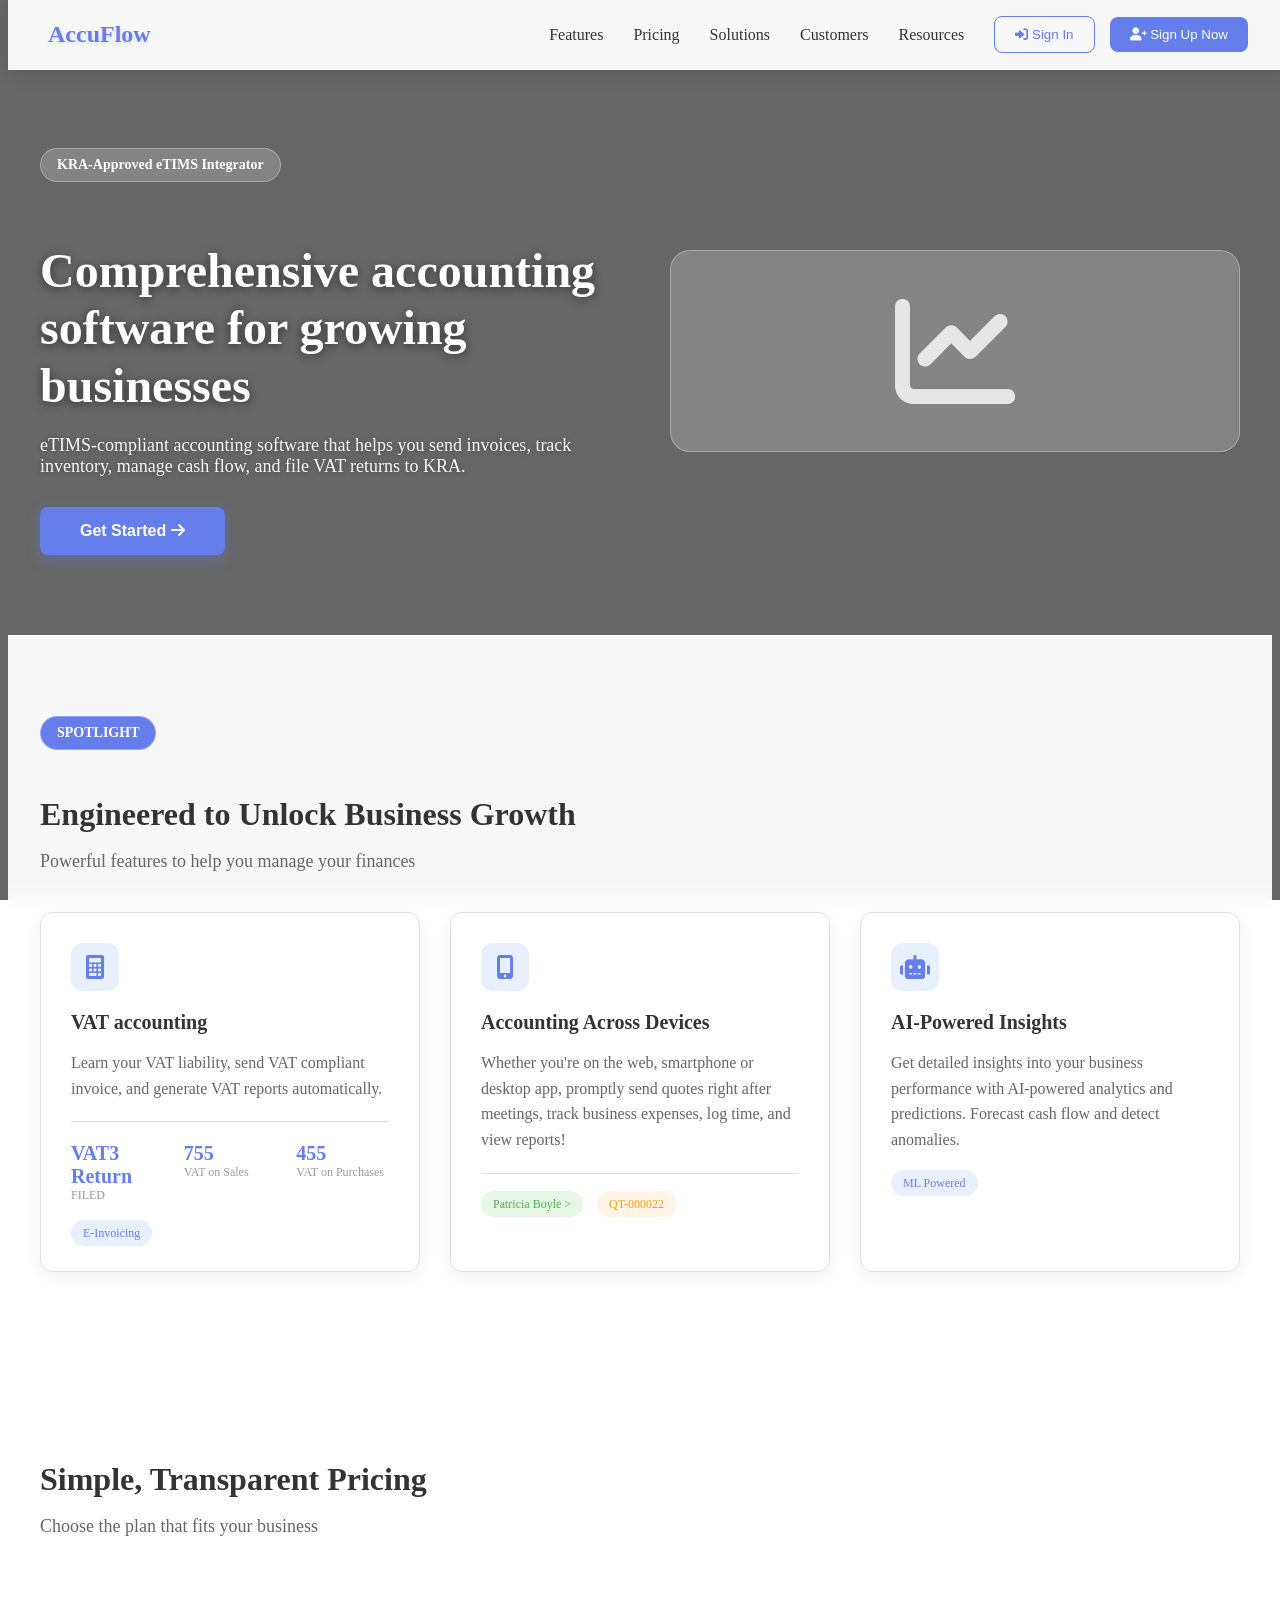
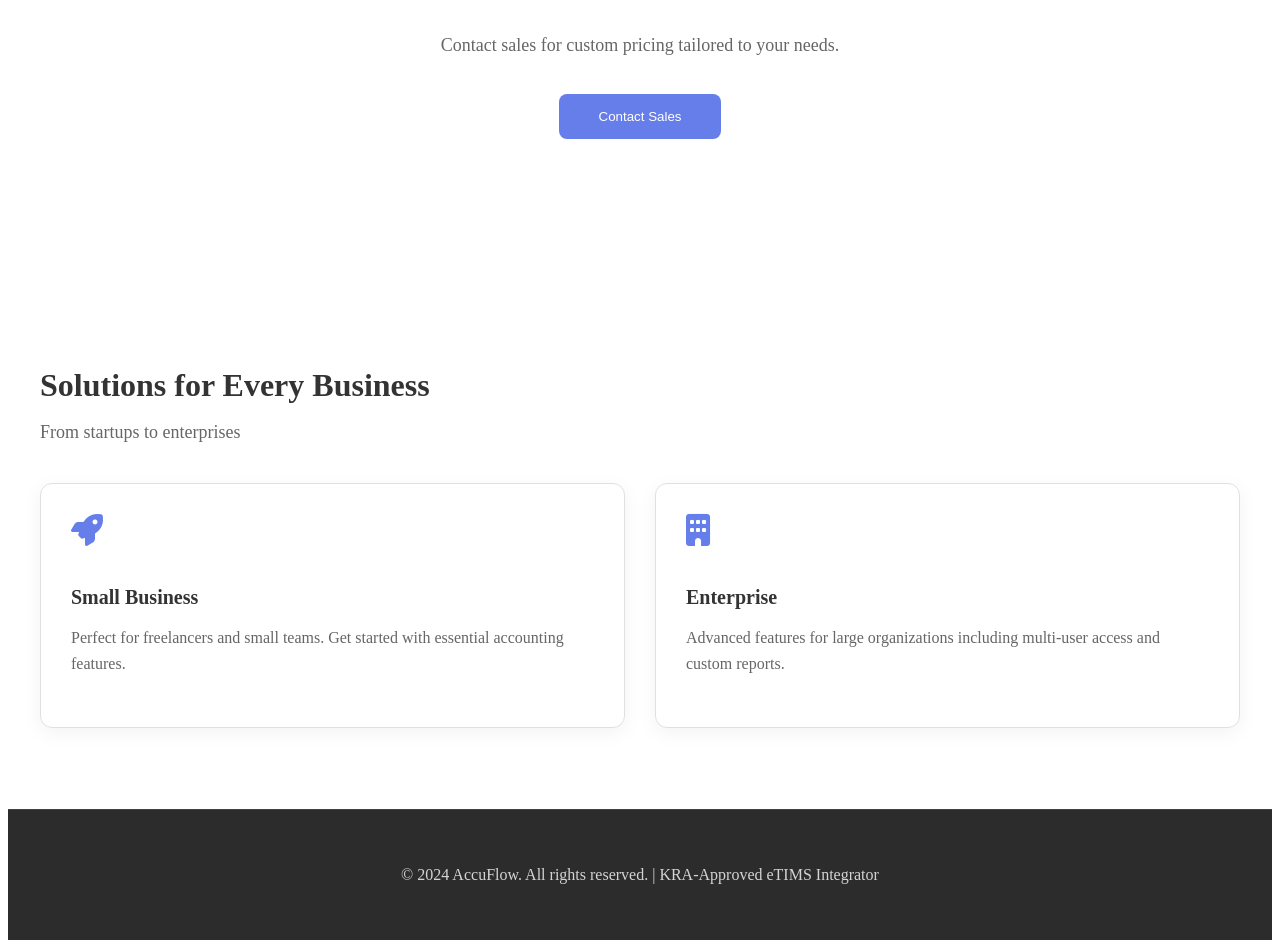
==== index.html @ f8ea64a1 "home page update" ====
<!DOCTYPE html>
<html lang="en">
<head>
    <meta charset="UTF-8">
    <meta name="viewport" content="width=device-width, initial-scale=1.0">
    <title>AccuFlow - Accounting Solutions for Growing Businesses</title>
    <link rel="stylesheet" href="assets/css/style.css">
    <link href="https://fonts.googleapis.com/css2?family=Inter:wght@400;500;600;700&display=swap" rel="stylesheet">
    <link rel="stylesheet" href="https://cdnjs.cloudflare.com/ajax/libs/font-awesome/6.0.0/css/all.min.css">
    <style>
        .landing-page {
            min-height: 100vh;
            position: relative;
            /* New background image from Bolder Group */
            background: url('https://images.pexels.com/photos/4386321/pexels-photo-4386321.jpeg') no-repeat center center fixed;
            background-size: cover;
        }
        
        /* Dark overlay to make text readable */
        .landing-page::before {
            content: '';
            position: fixed;
            top: 0;
            left: 0;
            right: 0;
            bottom: 0;
            background: rgba(0, 0, 0, 0.6); /* Darker overlay for better contrast */
            z-index: 0;
            pointer-events: none;
        }
        
        /* Make sure all content sits above the overlay */
        .navbar, .hero, .features, #pricing, #solutions, .footer {
            position: relative;
            z-index: 1;
        }
        
        /* Navbar with blur effect */
        .navbar {
            background: rgba(255, 255, 255, 0.95);
            backdrop-filter: blur(10px);
            border-bottom: 1px solid rgba(255, 255, 255, 0.2);
            padding: 16px 0;
            position: fixed;
            width: 100%;
            top: 0;
            z-index: 1000;
            box-shadow: 0 2px 20px rgba(0, 0, 0, 0.1);
        }
        
        .nav-container {
            max-width: 1200px;
            margin: 0 auto;
            padding: 0 24px;
            display: flex;
            justify-content: space-between;
            align-items: center;
        }
        
        .logo {
            font-size: 24px;
            font-weight: 700;
            color: #667eea;
            cursor: pointer;
            text-shadow: 0 2px 4px rgba(0,0,0,0.1);
        }
        
        .nav-links {
            display: flex;
            align-items: center;
            gap: 30px;
        }
        
        .nav-links a {
            text-decoration: none;
            color: #333;
            font-weight: 500;
            cursor: pointer;
            transition: color 0.2s ease;
        }
        
        .nav-links a:hover {
            color: #667eea;
        }
        
        .nav-buttons {
            display: flex;
            align-items: center;
            gap: 15px;
        }
        
        .btn-outline {
            padding: 10px 20px;
            border-radius: 8px;
            font-weight: 500;
            cursor: pointer;
            transition: all 0.3s ease;
            border: 1px solid #667eea;
            background: transparent;
            color: #667eea;
        }
        
        .btn-outline:hover {
            background: #667eea;
            color: white;
        }
        
        .btn-primary {
            padding: 10px 20px;
            border-radius: 8px;
            font-weight: 500;
            cursor: pointer;
            transition: all 0.3s ease;
            border: none;
            background: #667eea;
            color: white;
        }
        
        .btn-primary:hover {
            background: #5a67d8;
            transform: translateY(-2px);
            box-shadow: 0 10px 20px rgba(102, 126, 234, 0.3);
        }
        
        .hero {
            padding: 140px 24px 80px;
            max-width: 1200px;
            margin: 0 auto;
            display: grid;
            grid-template-columns: 1fr 1fr;
            gap: 60px;
            align-items: center;
        }
        
        .hero-content h1 {
            font-size: 48px;
            line-height: 1.2;
            margin-bottom: 20px;
            color: white;
            text-shadow: 0 2px 10px rgba(0,0,0,0.5);
        }
        
        .hero-content p {
            font-size: 18px;
            color: rgba(255,255,255,0.95);
            margin-bottom: 30px;
            text-shadow: 0 1px 5px rgba(0,0,0,0.3);
        }
        
        .hero-badge {
            background: rgba(255,255,255,0.2);
            backdrop-filter: blur(10px);
            color: white;
            padding: 8px 16px;
            border-radius: 30px;
            font-size: 14px;
            font-weight: 600;
            display: inline-block;
            margin-bottom: 20px;
            border: 1px solid rgba(255,255,255,0.3);
        }
        
        .features {
            padding: 80px 24px;
            background: rgba(255, 255, 255, 0.95);
            backdrop-filter: blur(10px);
            border-top: 1px solid rgba(255,255,255,0.2);
            border-bottom: 1px solid rgba(255,255,255,0.2);
        }
        
        .features-container {
            max-width: 1200px;
            margin: 0 auto;
        }
        
        .section-title {
            font-size: 32px;
            font-weight: 600;
            color: #333;
            margin-bottom: 10px;
        }
        
        .section-subtitle {
            color: #666;
            margin-bottom: 40px;
            font-size: 18px;
        }
        
        .feature-grid {
            display: grid;
            grid-template-columns: repeat(3, 1fr);
            gap: 30px;
        }
        
        .feature-card {
            background: white;
            border: 1px solid #e0e0e0;
            border-radius: 12px;
            padding: 30px;
            transition: all 0.3s ease;
            cursor: default;
            box-shadow: 0 5px 20px rgba(0,0,0,0.05);
        }
        
        .feature-card:hover {
            box-shadow: 0 20px 40px rgba(0,0,0,0.1);
            border-color: #667eea;
            transform: translateY(-5px);
        }
        
        .feature-icon {
            width: 48px;
            height: 48px;
            background: #e8f0fe;
            color: #667eea;
            border-radius: 12px;
            display: flex;
            align-items: center;
            justify-content: center;
            font-size: 24px;
            margin-bottom: 20px;
        }
        
        .feature-title {
            font-size: 20px;
            font-weight: 600;
            margin-bottom: 10px;
            color: #333;
        }
        
        .feature-description {
            color: #666;
            margin-bottom: 20px;
            line-height: 1.6;
        }
        
        .stats {
            display: flex;
            gap: 20px;
            padding: 20px 0;
            border-top: 1px solid #e0e0e0;
            margin-top: 20px;
        }
        
        .stat-item {
            flex: 1;
        }
        
        .stat-value {
            font-size: 20px;
            font-weight: 600;
            color: #667eea;
        }
        
        .stat-label {
            font-size: 12px;
            color: #999;
        }
        
        .cta-button {
            background: #667eea;
            color: white;
            border: none;
            padding: 15px 40px;
            border-radius: 8px;
            font-weight: 600;
            font-size: 16px;
            cursor: pointer;
            transition: all 0.3s ease;
            box-shadow: 0 4px 14px rgba(102, 126, 234, 0.4);
        }
        
        .cta-button:hover {
            background: #5a67d8;
            transform: translateY(-2px);
            box-shadow: 0 6px 20px rgba(102, 126, 234, 0.5);
        }
        
        /* Smooth scroll behavior */
        html {
            scroll-behavior: smooth;
        }
        
        /* Section padding for fixed navbar */
        #features, #pricing, #solutions, #customers, #resources {
            scroll-margin-top: 80px;
        }
        
        .footer {
            background: rgba(33, 33, 33, 0.95);
            backdrop-filter: blur(10px);
            color: white;
            padding: 40px 24px;
            text-align: center;
            border-top: 1px solid rgba(255,255,255,0.1);
        }
        
        .footer p {
            color: rgba(255,255,255,0.8);
        }
        
        /* Badge styles */
        .badge {
            padding: 6px 12px;
            border-radius: 20px;
            font-size: 12px;
            font-weight: 500;
        }
        
        .badge-info {
            background: #e8f0fe;
            color: #667eea;
        }
        
        .badge-success {
            background: #e6f7e6;
            color: #4caf50;
        }
        
        .badge-warning {
            background: #fff4e5;
            color: #f59e0b;
        }
        
        .badge-primary {
            background: #e8f0fe;
            color: #667eea;
        }
        
        /* Responsive */
        @media (max-width: 768px) {
            .hero {
                grid-template-columns: 1fr;
                text-align: center;
                padding-top: 120px;
            }
            
            .feature-grid {
                grid-template-columns: 1fr;
            }
            
            .nav-container {
                flex-direction: column;
                gap: 15px;
            }
            
            .nav-links {
                flex-wrap: wrap;
                justify-content: center;
            }
            
            .nav-buttons {
                flex-wrap: wrap;
                justify-content: center;
            }
            
            .hero-content h1 {
                font-size: 36px;
            }
        }
    </style>
</head>
<body>
    <div class="landing-page">
        <!-- Navigation with working links -->
        <nav class="navbar">
            <div class="nav-container">
                <div class="logo" onclick="window.location.href='index.html'">AccuFlow</div>
                <div class="nav-links">
                    <a href="#features">Features</a>
                    <a href="#pricing">Pricing</a>
                    <a href="#solutions">Solutions</a>
                    <a href="#customers">Customers</a>
                    <a href="#resources">Resources</a>
                    <div class="nav-buttons">
                        <button class="btn-outline" onclick="window.location.href='pages/login.html'">
                            <i class="fas fa-sign-in-alt"></i> Sign In
                        </button>
                        <button class="btn-primary" onclick="window.location.href='pages/register.html'">
                            <i class="fas fa-user-plus"></i> Sign Up Now
                        </button>
                    </div>
                </div>
            </div>
        </nav>

        <!-- Hero Section -->
        <section class="hero">
            <div class="hero-content">
                <span class="hero-badge">KRA-Approved eTIMS Integrator</span>
                <h1>Comprehensive accounting software for growing businesses</h1>
                <p>eTIMS-compliant accounting software that helps you send invoices, track inventory, manage cash flow, and file VAT returns to KRA.</p>
                <button class="cta-button" onclick="window.location.href='pages/register.html'">
                    Get Started <i class="fas fa-arrow-right"></i>
                </button>
            </div>
            <div class="hero-image">
                <div style="background: rgba(255,255,255,0.2); backdrop-filter: blur(10px); padding: 40px; border-radius: 20px; text-align: center; border: 1px solid rgba(255,255,255,0.3);">
                    <i class="fas fa-chart-line" style="font-size: 120px; color: white; opacity: 0.8;"></i>
                </div>
            </div>
        </section>

        <!-- Spotlight Section -->
        <section id="features" class="features">
            <div class="features-container">
                <span class="hero-badge" style="background: #667eea; color: white;">SPOTLIGHT</span>
                <h2 class="section-title">Engineered to Unlock Business Growth</h2>
                <p class="section-subtitle">Powerful features to help you manage your finances</p>
                
                <div class="feature-grid">
                    <!-- VAT Accounting Card -->
                    <div class="feature-card">
                        <div class="feature-icon">
                            <i class="fas fa-calculator"></i>
                        </div>
                        <h3 class="feature-title">VAT accounting</h3>
                        <p class="feature-description">Learn your VAT liability, send VAT compliant invoice, and generate VAT reports automatically.</p>
                        <div class="stats">
                            <div class="stat-item">
                                <div class="stat-value">VAT3 Return</div>
                                <div class="stat-label">FILED</div>
                            </div>
                            <div class="stat-item">
                                <div class="stat-value">755</div>
                                <div class="stat-label">VAT on Sales</div>
                            </div>
                            <div class="stat-item">
                                <div class="stat-value">455</div>
                                <div class="stat-label">VAT on Purchases</div>
                            </div>
                        </div>
                        <span class="badge badge-info">E-Invoicing</span>
                    </div>

                    <!-- Accounting Across Devices Card -->
                    <div class="feature-card">
                        <div class="feature-icon">
                            <i class="fas fa-mobile-alt"></i>
                        </div>
                        <h3 class="feature-title">Accounting Across Devices</h3>
                        <p class="feature-description">Whether you're on the web, smartphone or desktop app, promptly send quotes right after meetings, track business expenses, log time, and view reports!</p>
                        <div style="margin-top: 20px; padding-top: 20px; border-top: 1px solid #e0e0e0;">
                            <span class="badge badge-success">Patricia Boyle ></span>
                            <span class="badge badge-warning" style="margin-left: 10px;">QT-000022</span>
                        </div>
                    </div>

                    <!-- Business Intelligence Card -->
                    <div class="feature-card">
                        <div class="feature-icon">
                            <i class="fas fa-robot"></i>
                        </div>
                        <h3 class="feature-title">AI-Powered Insights</h3>
                        <p class="feature-description">Get detailed insights into your business performance with AI-powered analytics and predictions. Forecast cash flow and detect anomalies.</p>
                        <div style="margin-top: 20px;">
                            <span class="badge badge-primary">ML Powered</span>
                        </div>
                    </div>
                </div>
            </div>
        </section>

        <!-- Pricing Section -->
        <section id="pricing" class="features" style="background: rgba(255,255,255,0.98);">
            <div class="features-container">
                <h2 class="section-title">Simple, Transparent Pricing</h2>
                <p class="section-subtitle">Choose the plan that fits your business</p>
                <div style="text-align: center; padding: 40px;">
                    <p style="font-size: 18px; color: #666;">Contact sales for custom pricing tailored to your needs.</p>
                    <button class="btn-primary" style="margin-top: 20px; padding: 15px 40px;" onclick="window.location.href='pages/contact.html'">
                        Contact Sales
                    </button>
                </div>
            </div>
        </section>

        <!-- Solutions Section -->
        <section id="solutions" class="features">
            <div class="features-container">
                <h2 class="section-title">Solutions for Every Business</h2>
                <p class="section-subtitle">From startups to enterprises</p>
                <div class="feature-grid" style="grid-template-columns: repeat(2, 1fr);">
                    <div class="feature-card">
                        <i class="fas fa-rocket" style="font-size: 32px; color: #667eea; margin-bottom: 20px;"></i>
                        <h3 class="feature-title">Small Business</h3>
                        <p class="feature-description">Perfect for freelancers and small teams. Get started with essential accounting features.</p>
                    </div>
                    <div class="feature-card">
                        <i class="fas fa-building" style="font-size: 32px; color: #667eea; margin-bottom: 20px;"></i>
                        <h3 class="feature-title">Enterprise</h3>
                        <p class="feature-description">Advanced features for large organizations including multi-user access and custom reports.</p>
                    </div>
                </div>
            </div>
        </section>

        <!-- Footer -->
        <footer class="footer">
            <p>&copy; 2024 AccuFlow. All rights reserved. | KRA-Approved eTIMS Integrator</p>
        </footer>
    </div>

    <script>
        // Smooth scroll for navigation links
        document.querySelectorAll('a[href^="#"]').forEach(anchor => {
            anchor.addEventListener('click', function (e) {
                e.preventDefault();
                const target = document.querySelector(this.getAttribute('href'));
                if (target) {
                    target.scrollIntoView({
                        behavior: 'smooth',
                        block: 'start'
                    });
                }
            });
        });

        // Make logo clickable
        document.querySelector('.logo').addEventListener('click', function() {
            window.scrollTo({
                top: 0,
                behavior: 'smooth'
            });
        });
    </script>
</body>
</html>
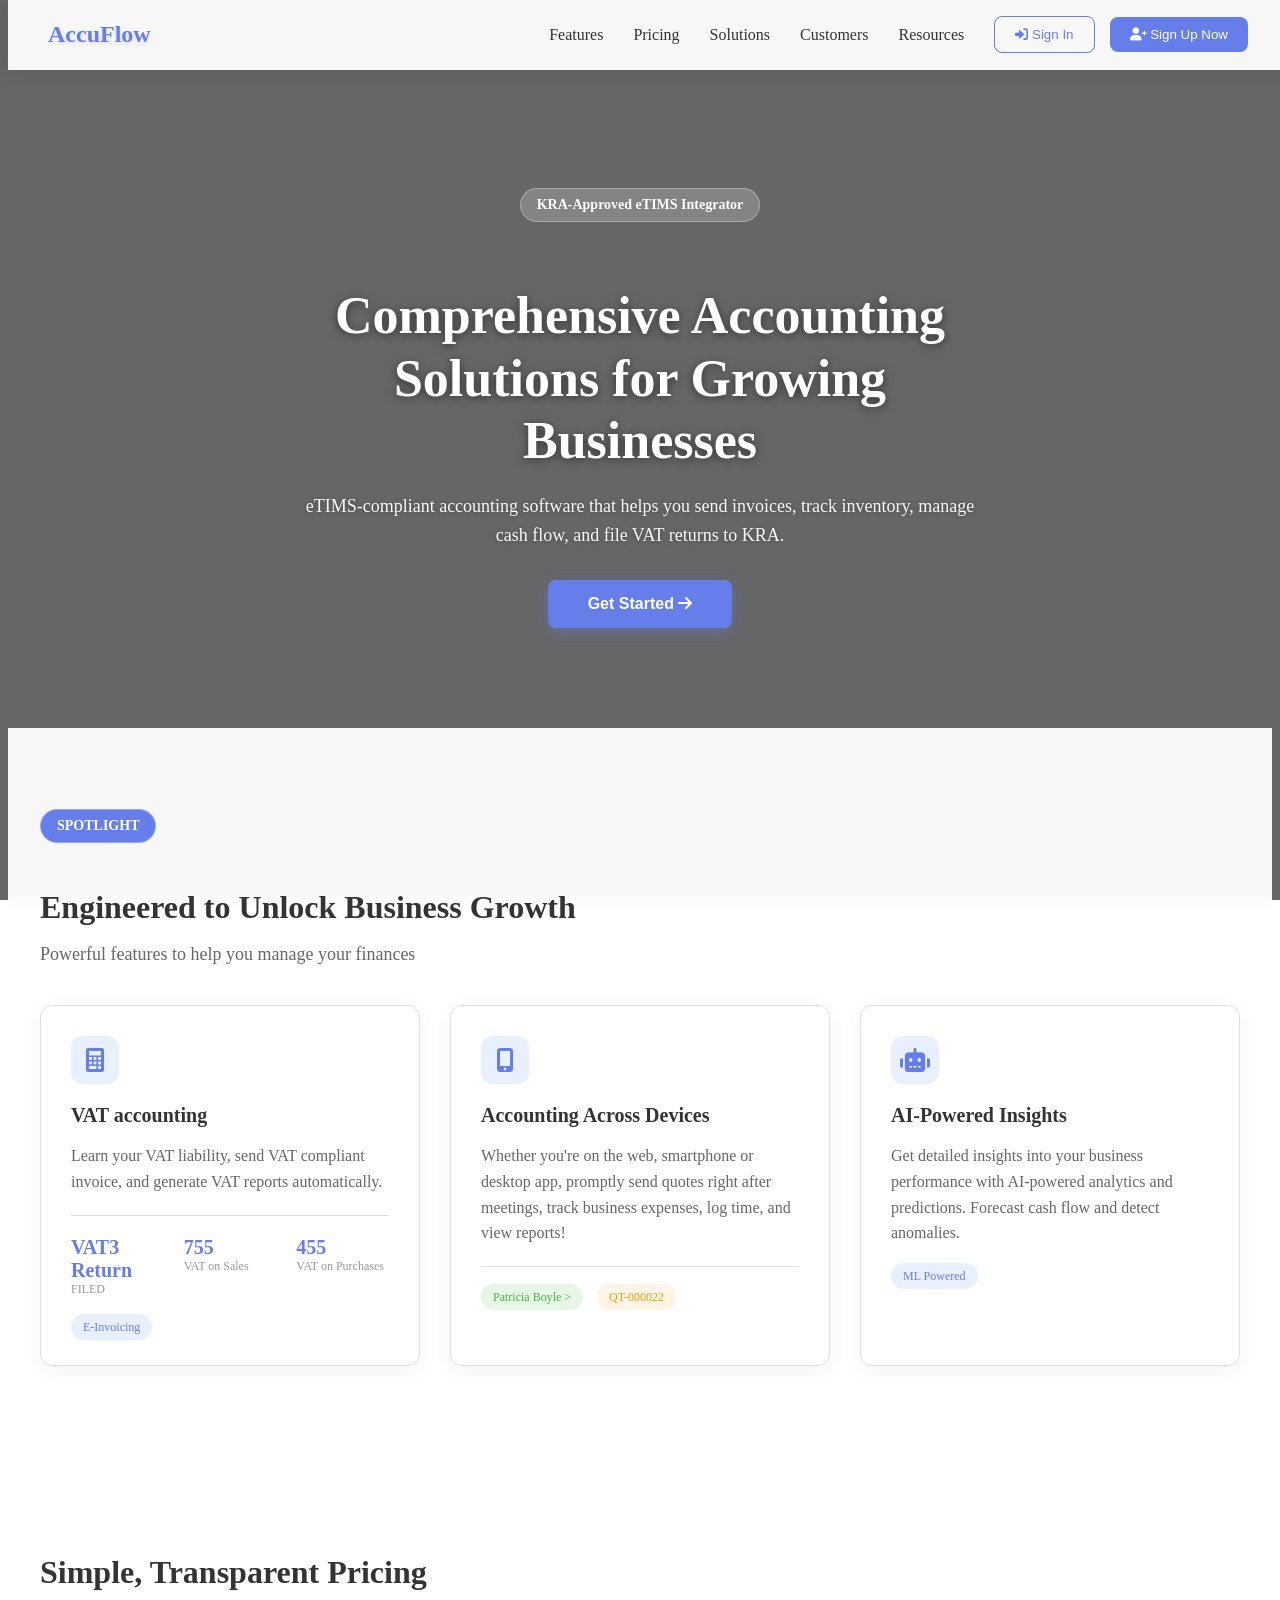
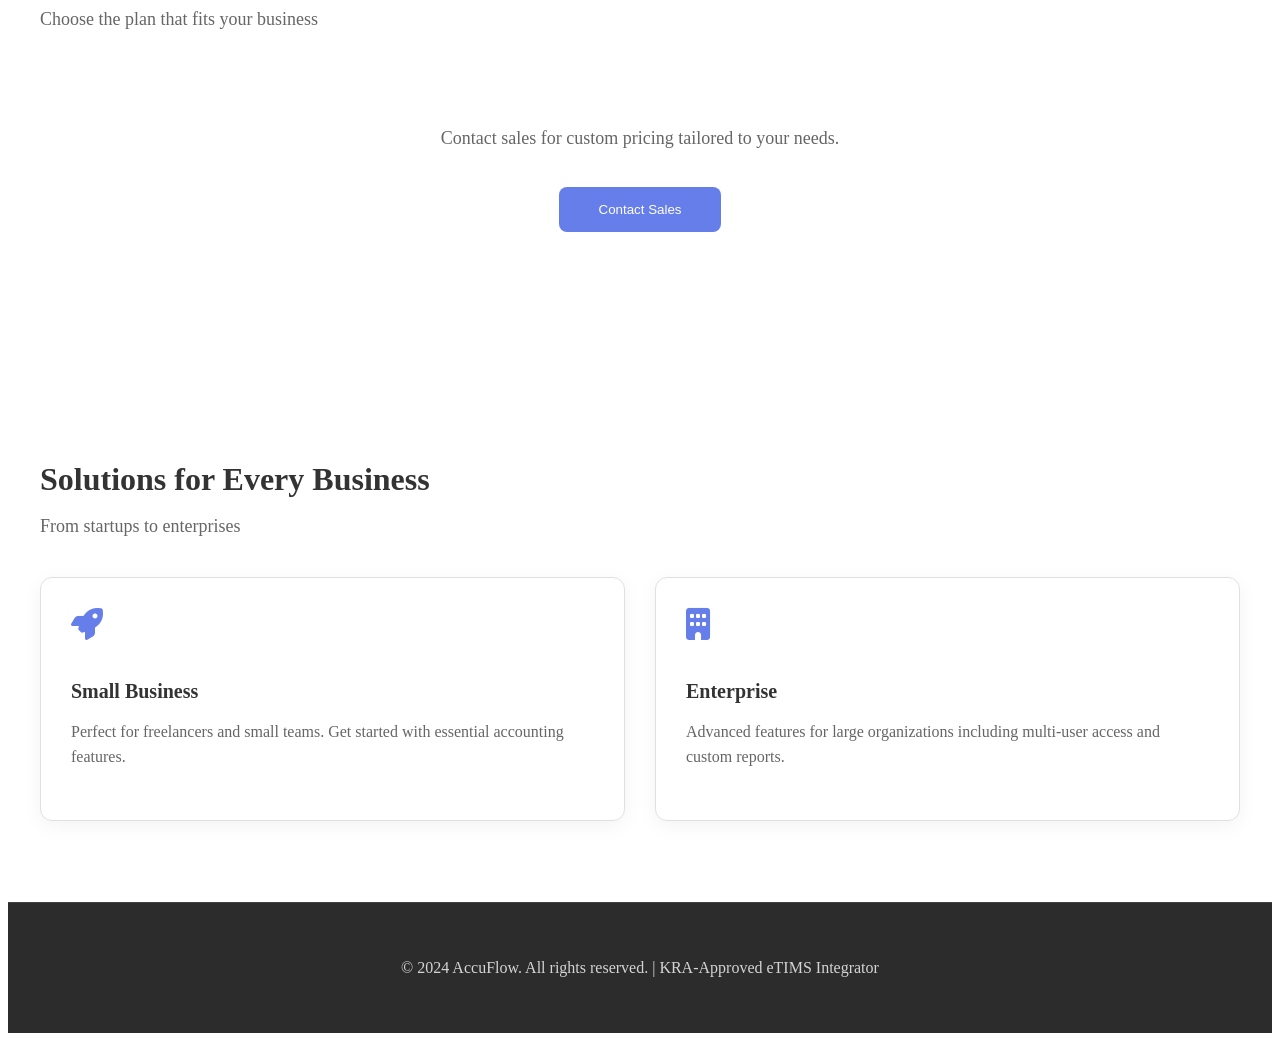
==== commit 61ac9b58: "home page update" ====
--- a/index.html
+++ b/index.html
@@ -3,7 +3,7 @@
 <head>
     <meta charset="UTF-8">
     <meta name="viewport" content="width=device-width, initial-scale=1.0">
-    <title>AccuFlow - Accounting Solutions for Growing Businesses</title>
+    <title>AccuFlow - Accounting Software for Growing Businesses</title>
     <link rel="stylesheet" href="assets/css/style.css">
     <link href="https://fonts.googleapis.com/css2?family=Inter:wght@400;500;600;700&display=swap" rel="stylesheet">
     <link rel="stylesheet" href="https://cdnjs.cloudflare.com/ajax/libs/font-awesome/6.0.0/css/all.min.css">
@@ -11,7 +11,6 @@
         .landing-page {
             min-height: 100vh;
             position: relative;
-            /* New background image from Bolder Group */
             background: url('https://images.pexels.com/photos/4386321/pexels-photo-4386321.jpeg') no-repeat center center fixed;
             background-size: cover;
         }
@@ -24,7 +23,7 @@
             left: 0;
             right: 0;
             bottom: 0;
-            background: rgba(0, 0, 0, 0.6); /* Darker overlay for better contrast */
+            background: rgba(0, 0, 0, 0.6);
             z-index: 0;
             pointer-events: none;
         }
@@ -122,18 +121,21 @@
             box-shadow: 0 10px 20px rgba(102, 126, 234, 0.3);
         }
         
+        /* Updated Hero Section - Centered, no graph */
         .hero {
-            padding: 140px 24px 80px;
-            max-width: 1200px;
+            padding: 180px 24px 100px;
+            max-width: 800px;
             margin: 0 auto;
-            display: grid;
-            grid-template-columns: 1fr 1fr;
-            gap: 60px;
-            align-items: center;
+            text-align: center;
+        }
+        
+        .hero-content {
+            max-width: 700px;
+            margin: 0 auto;
         }
         
         .hero-content h1 {
-            font-size: 48px;
+            font-size: 52px;
             line-height: 1.2;
             margin-bottom: 20px;
             color: white;
@@ -145,6 +147,7 @@
             color: rgba(255,255,255,0.95);
             margin-bottom: 30px;
             text-shadow: 0 1px 5px rgba(0,0,0,0.3);
+            line-height: 1.6;
         }
         
         .hero-badge {
@@ -330,9 +333,11 @@
         /* Responsive */
         @media (max-width: 768px) {
             .hero {
-                grid-template-columns: 1fr;
-                text-align: center;
-                padding-top: 120px;
+                padding: 140px 24px 60px;
+            }
+            
+            .hero-content h1 {
+                font-size: 36px;
             }
             
             .feature-grid {
@@ -352,10 +357,6 @@
             .nav-buttons {
                 flex-wrap: wrap;
                 justify-content: center;
-            }
-            
-            .hero-content h1 {
-                font-size: 36px;
             }
         }
     </style>
@@ -384,20 +385,15 @@
             </div>
         </nav>
 
-        <!-- Hero Section -->
+        <!-- Hero Section - Clean and centered without the graph -->
         <section class="hero">
             <div class="hero-content">
                 <span class="hero-badge">KRA-Approved eTIMS Integrator</span>
-                <h1>Comprehensive accounting software for growing businesses</h1>
+                <h1>Comprehensive Accounting Solutions for Growing Businesses</h1>
                 <p>eTIMS-compliant accounting software that helps you send invoices, track inventory, manage cash flow, and file VAT returns to KRA.</p>
                 <button class="cta-button" onclick="window.location.href='pages/register.html'">
                     Get Started <i class="fas fa-arrow-right"></i>
                 </button>
-            </div>
-            <div class="hero-image">
-                <div style="background: rgba(255,255,255,0.2); backdrop-filter: blur(10px); padding: 40px; border-radius: 20px; text-align: center; border: 1px solid rgba(255,255,255,0.3);">
-                    <i class="fas fa-chart-line" style="font-size: 120px; color: white; opacity: 0.8;"></i>
-                </div>
             </div>
         </section>
 
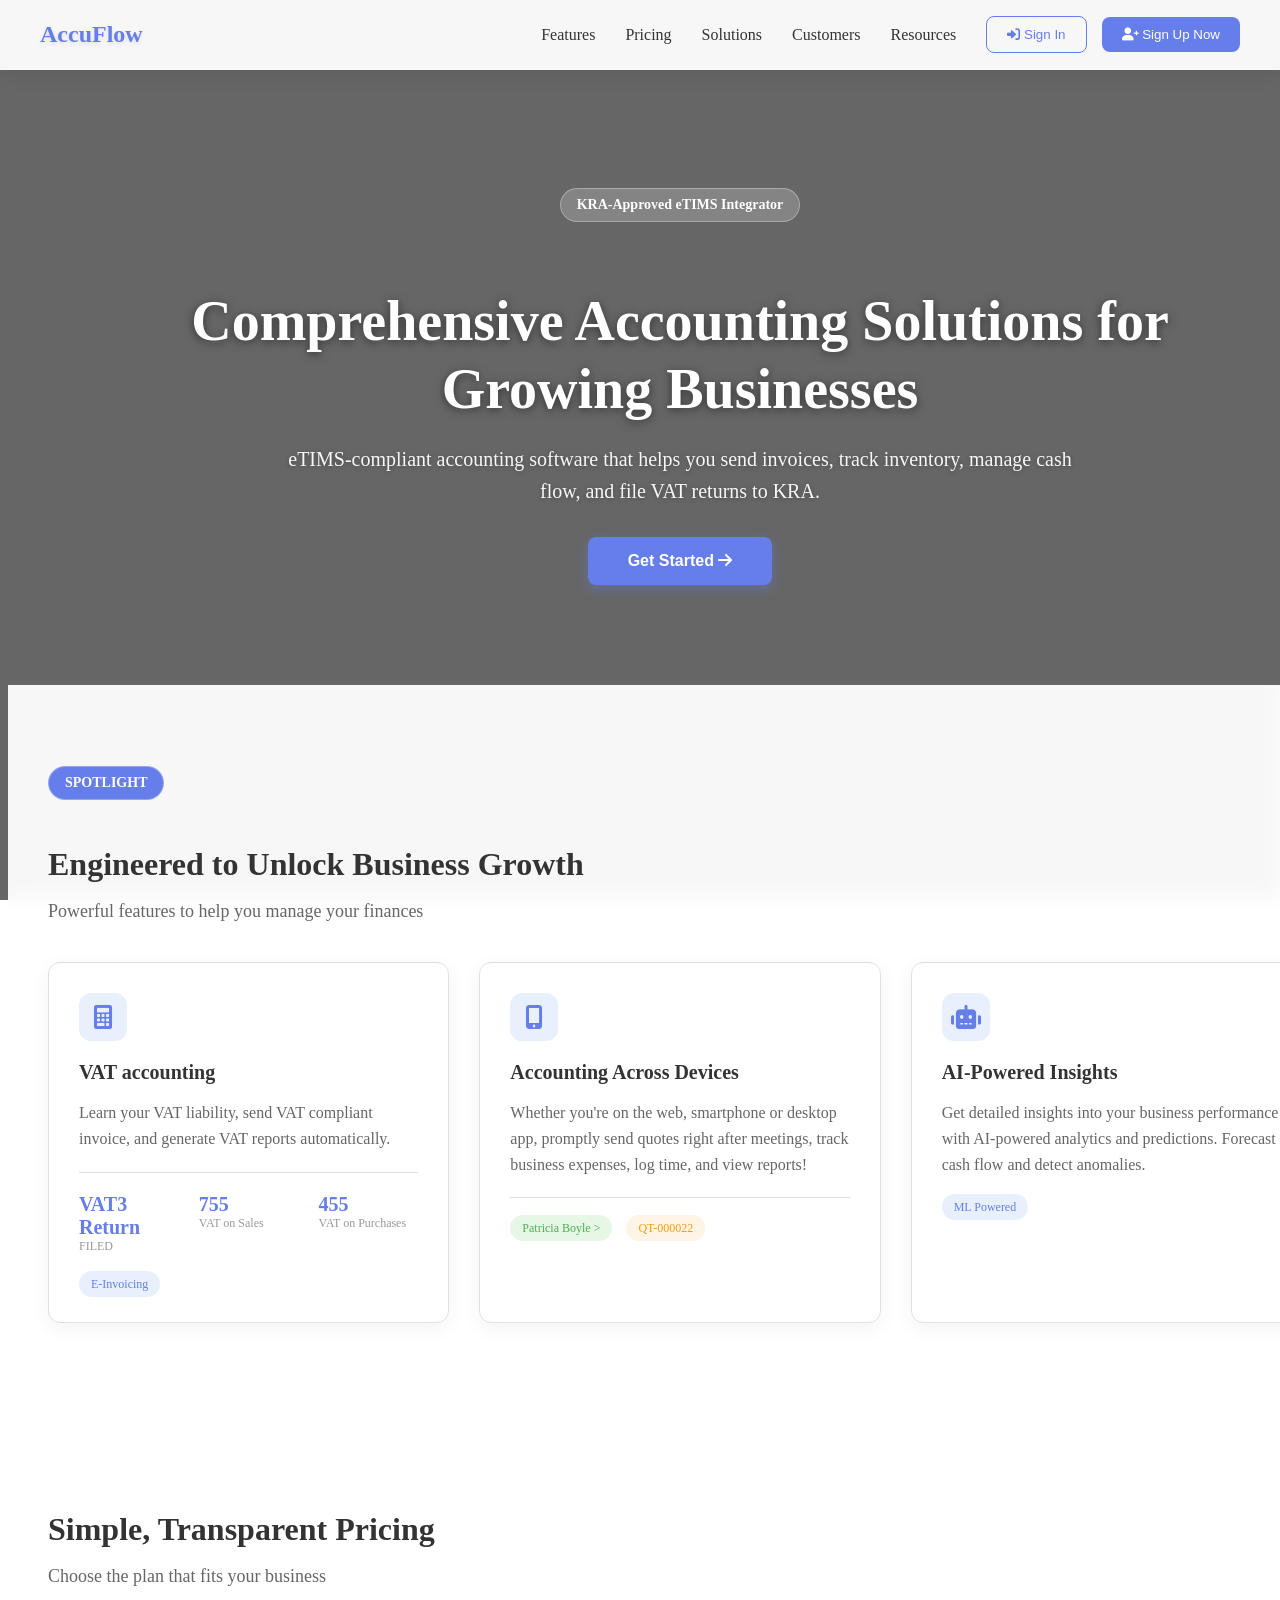
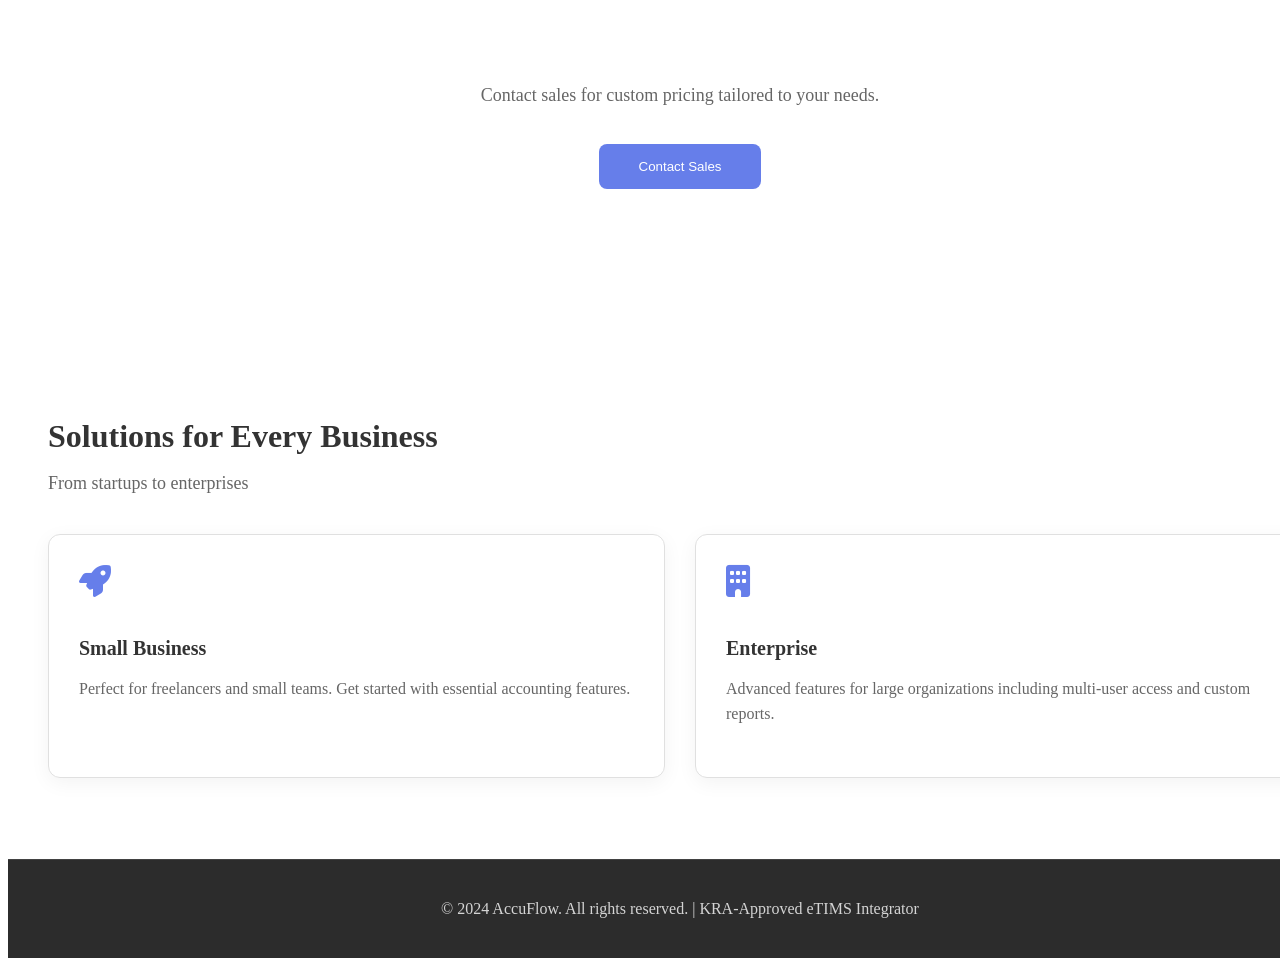
==== commit eb8926d2: "home page update" ====
--- a/index.html
+++ b/index.html
@@ -15,7 +15,7 @@
             background-size: cover;
         }
         
-        /* Dark overlay to make text readable */
+        /* Dark overlay to make text readable - FIXED to cover entire screen */
         .landing-page::before {
             content: '';
             position: fixed;
@@ -34,7 +34,7 @@
             z-index: 1;
         }
         
-        /* Navbar with blur effect */
+        /* Navbar with blur effect - full width */
         .navbar {
             background: rgba(255, 255, 255, 0.95);
             backdrop-filter: blur(10px);
@@ -45,12 +45,14 @@
             top: 0;
             z-index: 1000;
             box-shadow: 0 2px 20px rgba(0, 0, 0, 0.1);
+            left: 0;
+            right: 0;
         }
         
         .nav-container {
-            max-width: 1200px;
+            max-width: 1400px;
             margin: 0 auto;
-            padding: 0 24px;
+            padding: 0 40px;
             display: flex;
             justify-content: space-between;
             align-items: center;
@@ -121,21 +123,21 @@
             box-shadow: 0 10px 20px rgba(102, 126, 234, 0.3);
         }
         
-        /* Updated Hero Section - Centered, no graph */
+        /* FIXED Hero Section - No gap on right border */
         .hero {
-            padding: 180px 24px 100px;
-            max-width: 800px;
+            padding: 180px 40px 100px;
+            width: 100%;
+            text-align: center;
+        }
+        
+        .hero-content {
+            max-width: 1200px;
             margin: 0 auto;
-            text-align: center;
-        }
-        
-        .hero-content {
-            max-width: 700px;
-            margin: 0 auto;
+            width: 100%;
         }
         
         .hero-content h1 {
-            font-size: 52px;
+            font-size: 56px;
             line-height: 1.2;
             margin-bottom: 20px;
             color: white;
@@ -143,11 +145,14 @@
         }
         
         .hero-content p {
-            font-size: 18px;
+            font-size: 20px;
             color: rgba(255,255,255,0.95);
             margin-bottom: 30px;
             text-shadow: 0 1px 5px rgba(0,0,0,0.3);
             line-height: 1.6;
+            max-width: 800px;
+            margin-left: auto;
+            margin-right: auto;
         }
         
         .hero-badge {
@@ -163,17 +168,20 @@
             border: 1px solid rgba(255,255,255,0.3);
         }
         
+        /* Features Section - Full width with centered content */
         .features {
-            padding: 80px 24px;
+            padding: 80px 40px;
             background: rgba(255, 255, 255, 0.95);
             backdrop-filter: blur(10px);
             border-top: 1px solid rgba(255,255,255,0.2);
             border-bottom: 1px solid rgba(255,255,255,0.2);
+            width: 100%;
         }
         
         .features-container {
-            max-width: 1200px;
+            max-width: 1400px;
             margin: 0 auto;
+            width: 100%;
         }
         
         .section-title {
@@ -289,17 +297,21 @@
             scroll-margin-top: 80px;
         }
         
+        /* Footer - Full width */
         .footer {
             background: rgba(33, 33, 33, 0.95);
             backdrop-filter: blur(10px);
             color: white;
-            padding: 40px 24px;
+            padding: 40px;
             text-align: center;
             border-top: 1px solid rgba(255,255,255,0.1);
+            width: 100%;
         }
         
         .footer p {
             color: rgba(255,255,255,0.8);
+            max-width: 1400px;
+            margin: 0 auto;
         }
         
         /* Badge styles */
@@ -331,13 +343,27 @@
         }
         
         /* Responsive */
+        @media (max-width: 1200px) {
+            .hero-content h1 {
+                font-size: 48px;
+            }
+            
+            .feature-grid {
+                grid-template-columns: repeat(2, 1fr);
+            }
+        }
+        
         @media (max-width: 768px) {
             .hero {
-                padding: 140px 24px 60px;
+                padding: 140px 20px 60px;
             }
             
             .hero-content h1 {
                 font-size: 36px;
+            }
+            
+            .hero-content p {
+                font-size: 16px;
             }
             
             .feature-grid {
@@ -347,16 +373,22 @@
             .nav-container {
                 flex-direction: column;
                 gap: 15px;
+                padding: 0 20px;
             }
             
             .nav-links {
                 flex-wrap: wrap;
                 justify-content: center;
+                gap: 15px;
             }
             
             .nav-buttons {
                 flex-wrap: wrap;
                 justify-content: center;
+            }
+            
+            .features, .footer {
+                padding: 60px 20px;
             }
         }
     </style>
@@ -385,7 +417,7 @@
             </div>
         </nav>
 
-        <!-- Hero Section - Clean and centered without the graph -->
+        <!-- Hero Section - Clean and centered without the graph, NO GAP ON RIGHT -->
         <section class="hero">
             <div class="hero-content">
                 <span class="hero-badge">KRA-Approved eTIMS Integrator</span>
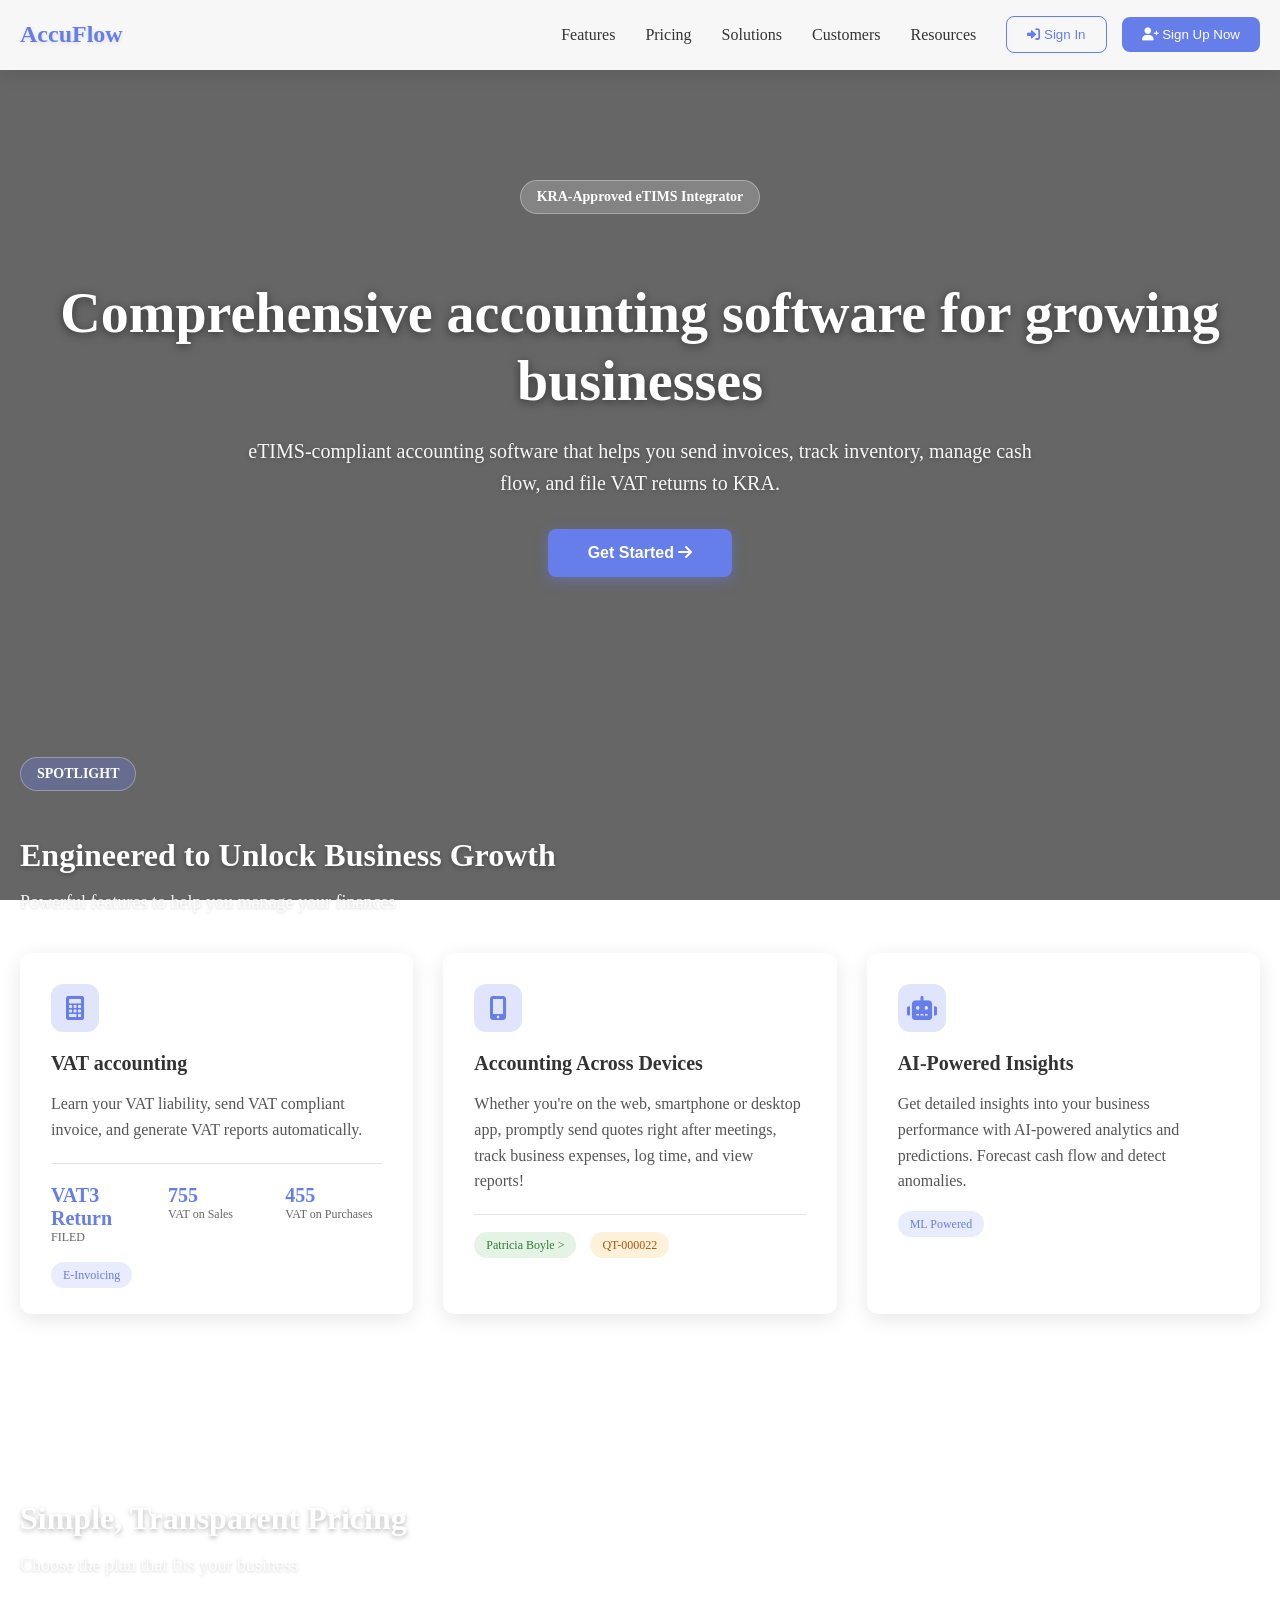
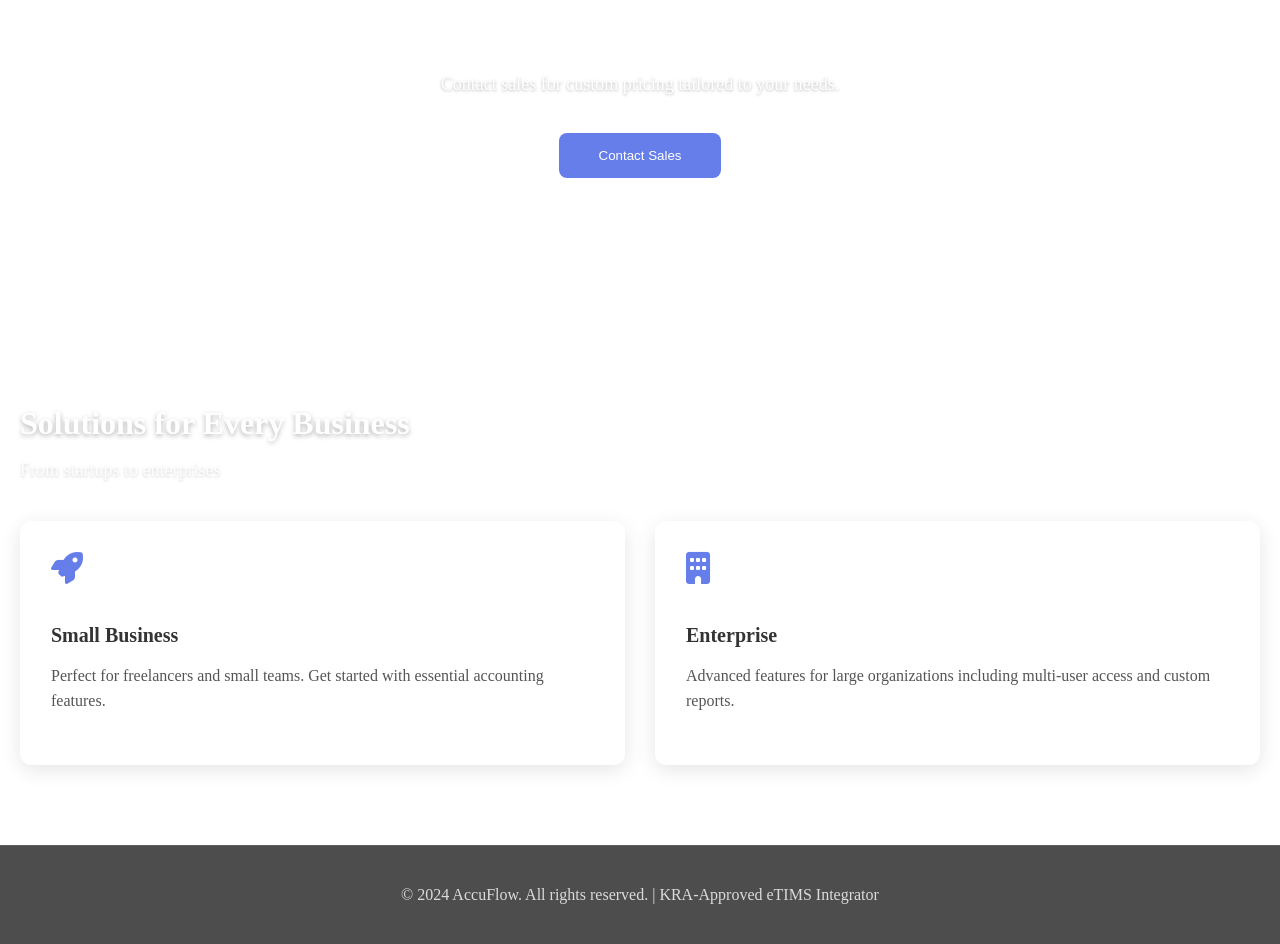
==== commit b8c5be16: "home page update" ====
--- a/index.html
+++ b/index.html
@@ -8,21 +8,34 @@
     <link href="https://fonts.googleapis.com/css2?family=Inter:wght@400;500;600;700&display=swap" rel="stylesheet">
     <link rel="stylesheet" href="https://cdnjs.cloudflare.com/ajax/libs/font-awesome/6.0.0/css/all.min.css">
     <style>
+        /* Reset margins and padding on html/body */
+        html, body {
+            margin: 0;
+            padding: 0;
+            width: 100%;
+            overflow-x: hidden;
+        }
+        
         .landing-page {
             min-height: 100vh;
             position: relative;
+            width: 100vw;
+            left: 0;
+            right: 0;
+            margin: 0;
+            padding: 0;
             background: url('https://images.pexels.com/photos/4386321/pexels-photo-4386321.jpeg') no-repeat center center fixed;
             background-size: cover;
         }
         
-        /* Dark overlay to make text readable - FIXED to cover entire screen */
+        /* Dark overlay - edge to edge */
         .landing-page::before {
             content: '';
             position: fixed;
             top: 0;
             left: 0;
-            right: 0;
-            bottom: 0;
+            width: 100vw;
+            height: 100vh;
             background: rgba(0, 0, 0, 0.6);
             z-index: 0;
             pointer-events: none;
@@ -34,28 +47,29 @@
             z-index: 1;
         }
         
-        /* Navbar with blur effect - full width */
+        /* Navbar - edge to edge */
         .navbar {
             background: rgba(255, 255, 255, 0.95);
             backdrop-filter: blur(10px);
             border-bottom: 1px solid rgba(255, 255, 255, 0.2);
             padding: 16px 0;
             position: fixed;
-            width: 100%;
+            width: 100vw;
+            left: 0;
             top: 0;
             z-index: 1000;
             box-shadow: 0 2px 20px rgba(0, 0, 0, 0.1);
-            left: 0;
-            right: 0;
         }
         
         .nav-container {
             max-width: 1400px;
             margin: 0 auto;
-            padding: 0 40px;
+            padding: 0 20px;
             display: flex;
             justify-content: space-between;
             align-items: center;
+            width: 100%;
+            box-sizing: border-box;
         }
         
         .logo {
@@ -123,10 +137,10 @@
             box-shadow: 0 10px 20px rgba(102, 126, 234, 0.3);
         }
         
-        /* FIXED Hero Section - No gap on right border */
+        /* Hero section - edge to edge background */
         .hero {
-            padding: 180px 40px 100px;
-            width: 100%;
+            padding: 180px 0 100px;
+            width: 100vw;
             text-align: center;
         }
         
@@ -134,6 +148,8 @@
             max-width: 1200px;
             margin: 0 auto;
             width: 100%;
+            padding: 0 20px;
+            box-sizing: border-box;
         }
         
         .hero-content h1 {
@@ -168,33 +184,33 @@
             border: 1px solid rgba(255,255,255,0.3);
         }
         
-        /* Features Section - Full width with centered content */
+        /* Features section - transparent to show background */
         .features {
-            padding: 80px 40px;
-            background: rgba(255, 255, 255, 0.95);
-            backdrop-filter: blur(10px);
-            border-top: 1px solid rgba(255,255,255,0.2);
-            border-bottom: 1px solid rgba(255,255,255,0.2);
-            width: 100%;
+            padding: 80px 0;
+            width: 100vw;
         }
         
         .features-container {
             max-width: 1400px;
             margin: 0 auto;
             width: 100%;
+            padding: 0 20px;
+            box-sizing: border-box;
         }
         
         .section-title {
             font-size: 32px;
             font-weight: 600;
-            color: #333;
+            color: white;
             margin-bottom: 10px;
+            text-shadow: 0 2px 5px rgba(0,0,0,0.3);
         }
         
         .section-subtitle {
-            color: #666;
+            color: rgba(255,255,255,0.9);
             margin-bottom: 40px;
             font-size: 18px;
+            text-shadow: 0 1px 3px rgba(0,0,0,0.2);
         }
         
         .feature-grid {
@@ -204,17 +220,19 @@
         }
         
         .feature-card {
-            background: white;
-            border: 1px solid #e0e0e0;
+            background: rgba(255, 255, 255, 0.9);
+            backdrop-filter: blur(5px);
+            border: 1px solid rgba(255, 255, 255, 0.3);
             border-radius: 12px;
             padding: 30px;
             transition: all 0.3s ease;
             cursor: default;
-            box-shadow: 0 5px 20px rgba(0,0,0,0.05);
+            box-shadow: 0 5px 20px rgba(0,0,0,0.1);
         }
         
         .feature-card:hover {
-            box-shadow: 0 20px 40px rgba(0,0,0,0.1);
+            background: rgba(255, 255, 255, 0.95);
+            box-shadow: 0 20px 40px rgba(0,0,0,0.2);
             border-color: #667eea;
             transform: translateY(-5px);
         }
@@ -222,7 +240,7 @@
         .feature-icon {
             width: 48px;
             height: 48px;
-            background: #e8f0fe;
+            background: rgba(102, 126, 234, 0.2);
             color: #667eea;
             border-radius: 12px;
             display: flex;
@@ -240,7 +258,7 @@
         }
         
         .feature-description {
-            color: #666;
+            color: #555;
             margin-bottom: 20px;
             line-height: 1.6;
         }
@@ -249,7 +267,7 @@
             display: flex;
             gap: 20px;
             padding: 20px 0;
-            border-top: 1px solid #e0e0e0;
+            border-top: 1px solid rgba(0,0,0,0.1);
             margin-top: 20px;
         }
         
@@ -265,7 +283,7 @@
         
         .stat-label {
             font-size: 12px;
-            color: #999;
+            color: #666;
         }
         
         .cta-button {
@@ -297,24 +315,26 @@
             scroll-margin-top: 80px;
         }
         
-        /* Footer - Full width */
+        /* Footer - edge to edge with transparency */
         .footer {
-            background: rgba(33, 33, 33, 0.95);
-            backdrop-filter: blur(10px);
-            color: white;
-            padding: 40px;
+            background: rgba(33, 33, 33, 0.8);
+            backdrop-filter: blur(5px);
+            color: white;
+            padding: 40px 0;
             text-align: center;
             border-top: 1px solid rgba(255,255,255,0.1);
-            width: 100%;
+            width: 100vw;
         }
         
         .footer p {
             color: rgba(255,255,255,0.8);
             max-width: 1400px;
             margin: 0 auto;
-        }
-        
-        /* Badge styles */
+            padding: 0 20px;
+            box-sizing: border-box;
+        }
+        
+        /* Badge styles - updated for transparent cards */
         .badge {
             padding: 6px 12px;
             border-radius: 20px;
@@ -323,23 +343,28 @@
         }
         
         .badge-info {
-            background: #e8f0fe;
+            background: rgba(102, 126, 234, 0.15);
             color: #667eea;
         }
         
         .badge-success {
-            background: #e6f7e6;
-            color: #4caf50;
+            background: rgba(76, 175, 80, 0.15);
+            color: #2e7d32;
         }
         
         .badge-warning {
-            background: #fff4e5;
-            color: #f59e0b;
+            background: rgba(245, 158, 11, 0.15);
+            color: #b45309;
         }
         
         .badge-primary {
-            background: #e8f0fe;
-            color: #667eea;
+            background: rgba(102, 126, 234, 0.15);
+            color: #667eea;
+        }
+        
+        /* Remove white background from pricing section */
+        #pricing.features {
+            background: transparent;
         }
         
         /* Responsive */
@@ -355,7 +380,7 @@
         
         @media (max-width: 768px) {
             .hero {
-                padding: 140px 20px 60px;
+                padding: 140px 0 60px;
             }
             
             .hero-content h1 {
@@ -373,7 +398,6 @@
             .nav-container {
                 flex-direction: column;
                 gap: 15px;
-                padding: 0 20px;
             }
             
             .nav-links {
@@ -385,10 +409,6 @@
             .nav-buttons {
                 flex-wrap: wrap;
                 justify-content: center;
-            }
-            
-            .features, .footer {
-                padding: 60px 20px;
             }
         }
     </style>
@@ -417,11 +437,11 @@
             </div>
         </nav>
 
-        <!-- Hero Section - Clean and centered without the graph, NO GAP ON RIGHT -->
+        <!-- Hero Section - Background stretches edge-to-edge -->
         <section class="hero">
             <div class="hero-content">
                 <span class="hero-badge">KRA-Approved eTIMS Integrator</span>
-                <h1>Comprehensive Accounting Solutions for Growing Businesses</h1>
+                <h1>Comprehensive accounting software for growing businesses</h1>
                 <p>eTIMS-compliant accounting software that helps you send invoices, track inventory, manage cash flow, and file VAT returns to KRA.</p>
                 <button class="cta-button" onclick="window.location.href='pages/register.html'">
                     Get Started <i class="fas fa-arrow-right"></i>
@@ -429,10 +449,10 @@
             </div>
         </section>
 
-        <!-- Spotlight Section -->
+        <!-- Spotlight Section - Now with transparent background -->
         <section id="features" class="features">
             <div class="features-container">
-                <span class="hero-badge" style="background: #667eea; color: white;">SPOTLIGHT</span>
+                <span class="hero-badge" style="background: rgba(102, 126, 234, 0.3); color: white; border: 1px solid rgba(255,255,255,0.3);">SPOTLIGHT</span>
                 <h2 class="section-title">Engineered to Unlock Business Growth</h2>
                 <p class="section-subtitle">Powerful features to help you manage your finances</p>
                 
@@ -468,7 +488,7 @@
                         </div>
                         <h3 class="feature-title">Accounting Across Devices</h3>
                         <p class="feature-description">Whether you're on the web, smartphone or desktop app, promptly send quotes right after meetings, track business expenses, log time, and view reports!</p>
-                        <div style="margin-top: 20px; padding-top: 20px; border-top: 1px solid #e0e0e0;">
+                        <div style="margin-top: 20px; padding-top: 20px; border-top: 1px solid rgba(0,0,0,0.1);">
                             <span class="badge badge-success">Patricia Boyle ></span>
                             <span class="badge badge-warning" style="margin-left: 10px;">QT-000022</span>
                         </div>
@@ -489,13 +509,13 @@
             </div>
         </section>
 
-        <!-- Pricing Section -->
-        <section id="pricing" class="features" style="background: rgba(255,255,255,0.98);">
+        <!-- Pricing Section - Now with transparent background -->
+        <section id="pricing" class="features">
             <div class="features-container">
                 <h2 class="section-title">Simple, Transparent Pricing</h2>
                 <p class="section-subtitle">Choose the plan that fits your business</p>
                 <div style="text-align: center; padding: 40px;">
-                    <p style="font-size: 18px; color: #666;">Contact sales for custom pricing tailored to your needs.</p>
+                    <p style="font-size: 18px; color: white; text-shadow: 0 1px 3px rgba(0,0,0,0.3);">Contact sales for custom pricing tailored to your needs.</p>
                     <button class="btn-primary" style="margin-top: 20px; padding: 15px 40px;" onclick="window.location.href='pages/contact.html'">
                         Contact Sales
                     </button>
@@ -503,7 +523,7 @@
             </div>
         </section>
 
-        <!-- Solutions Section -->
+        <!-- Solutions Section - Now with transparent background -->
         <section id="solutions" class="features">
             <div class="features-container">
                 <h2 class="section-title">Solutions for Every Business</h2>
@@ -523,7 +543,7 @@
             </div>
         </section>
 
-        <!-- Footer -->
+        <!-- Footer - edge to edge with transparency -->
         <footer class="footer">
             <p>&copy; 2024 AccuFlow. All rights reserved. | KRA-Approved eTIMS Integrator</p>
         </footer>
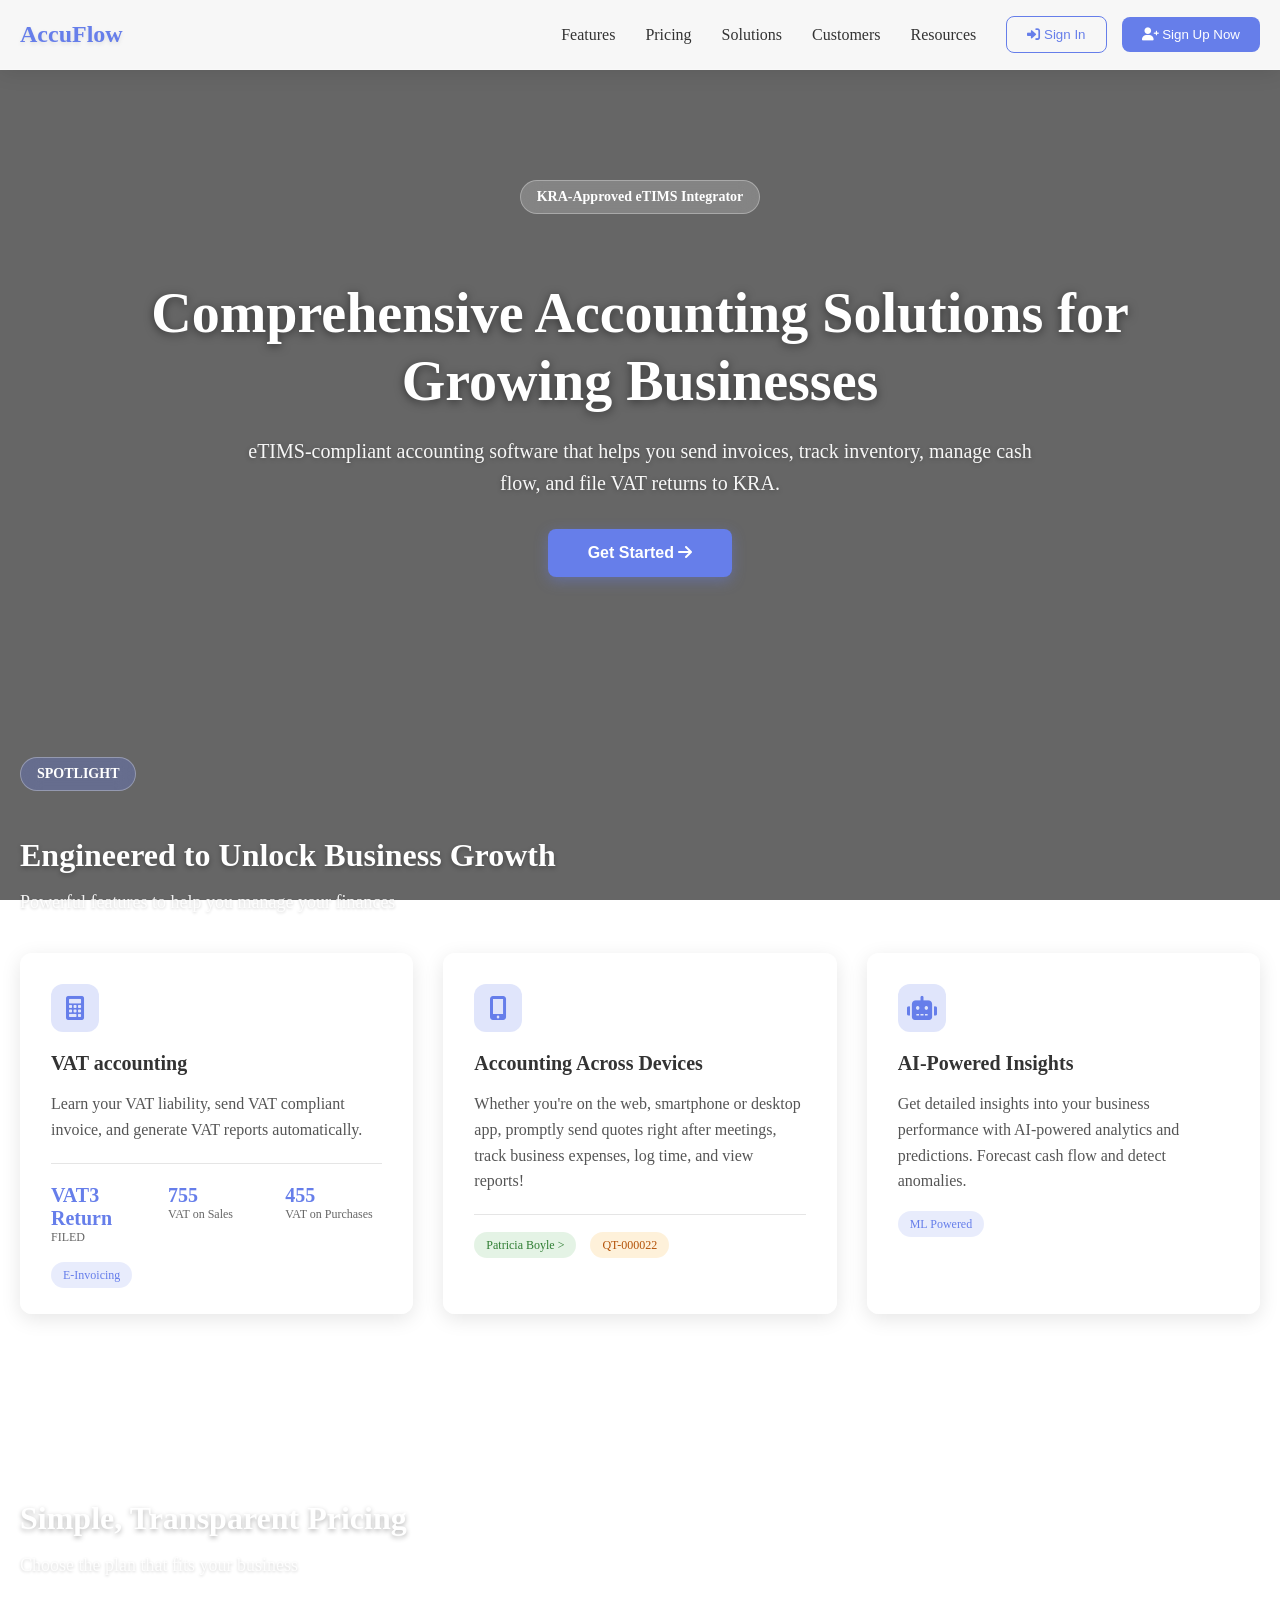
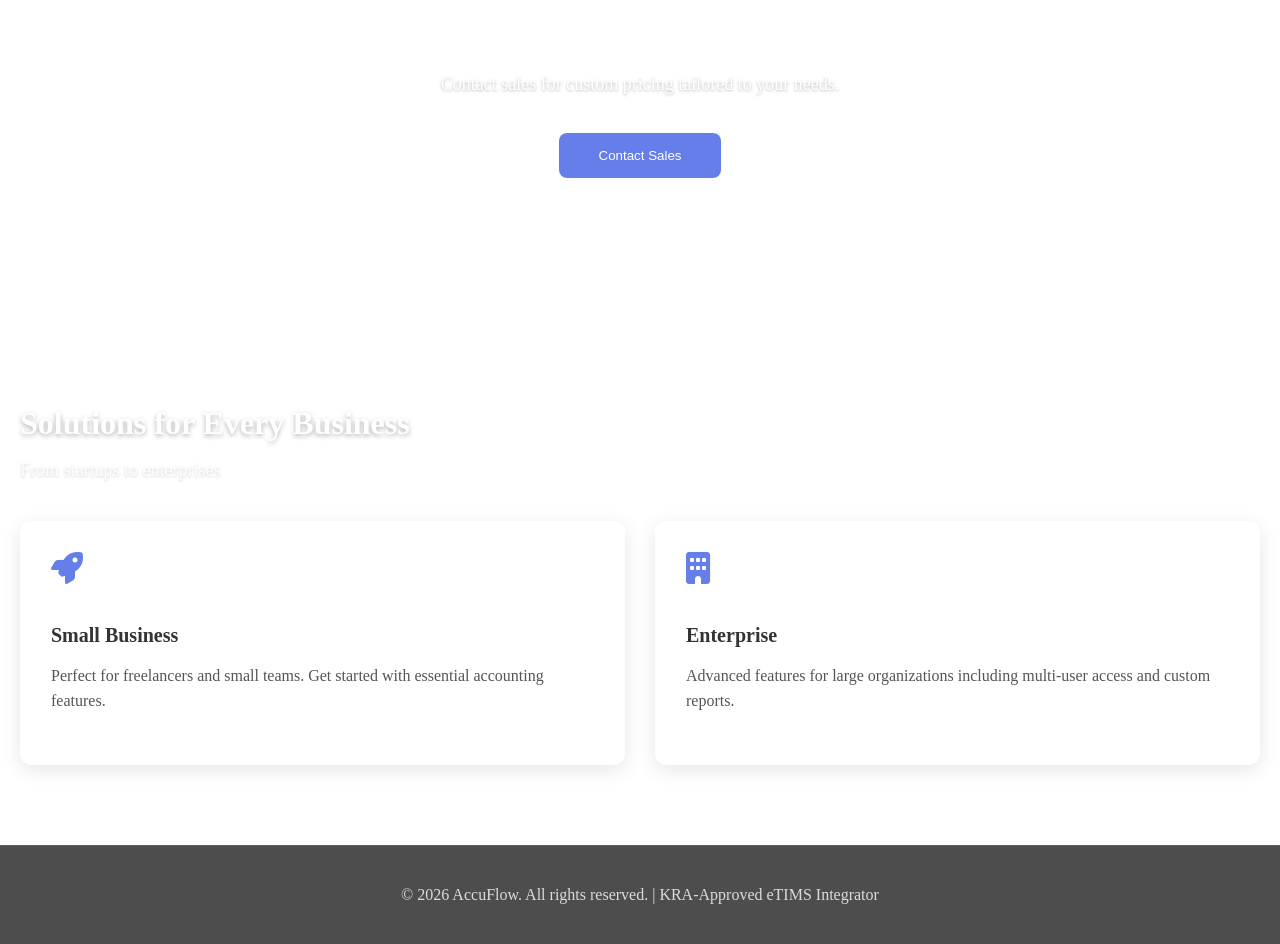
==== commit f329a01e: "home page update" ====
--- a/index.html
+++ b/index.html
@@ -315,7 +315,7 @@
             scroll-margin-top: 80px;
         }
         
-        /* Footer - edge to edge with transparency */
+        /* Footer - edge to edge with transparency - UPDATED YEAR TO 2026 */
         .footer {
             background: rgba(33, 33, 33, 0.8);
             backdrop-filter: blur(5px);
@@ -441,7 +441,7 @@
         <section class="hero">
             <div class="hero-content">
                 <span class="hero-badge">KRA-Approved eTIMS Integrator</span>
-                <h1>Comprehensive accounting software for growing businesses</h1>
+                <h1>Comprehensive Accounting Solutions for Growing Businesses</h1>
                 <p>eTIMS-compliant accounting software that helps you send invoices, track inventory, manage cash flow, and file VAT returns to KRA.</p>
                 <button class="cta-button" onclick="window.location.href='pages/register.html'">
                     Get Started <i class="fas fa-arrow-right"></i>
@@ -543,9 +543,9 @@
             </div>
         </section>
 
-        <!-- Footer - edge to edge with transparency -->
+        <!-- Footer - UPDATED YEAR TO 2026 -->
         <footer class="footer">
-            <p>&copy; 2024 AccuFlow. All rights reserved. | KRA-Approved eTIMS Integrator</p>
+            <p>&copy; 2026 AccuFlow. All rights reserved. | KRA-Approved eTIMS Integrator</p>
         </footer>
     </div>
 
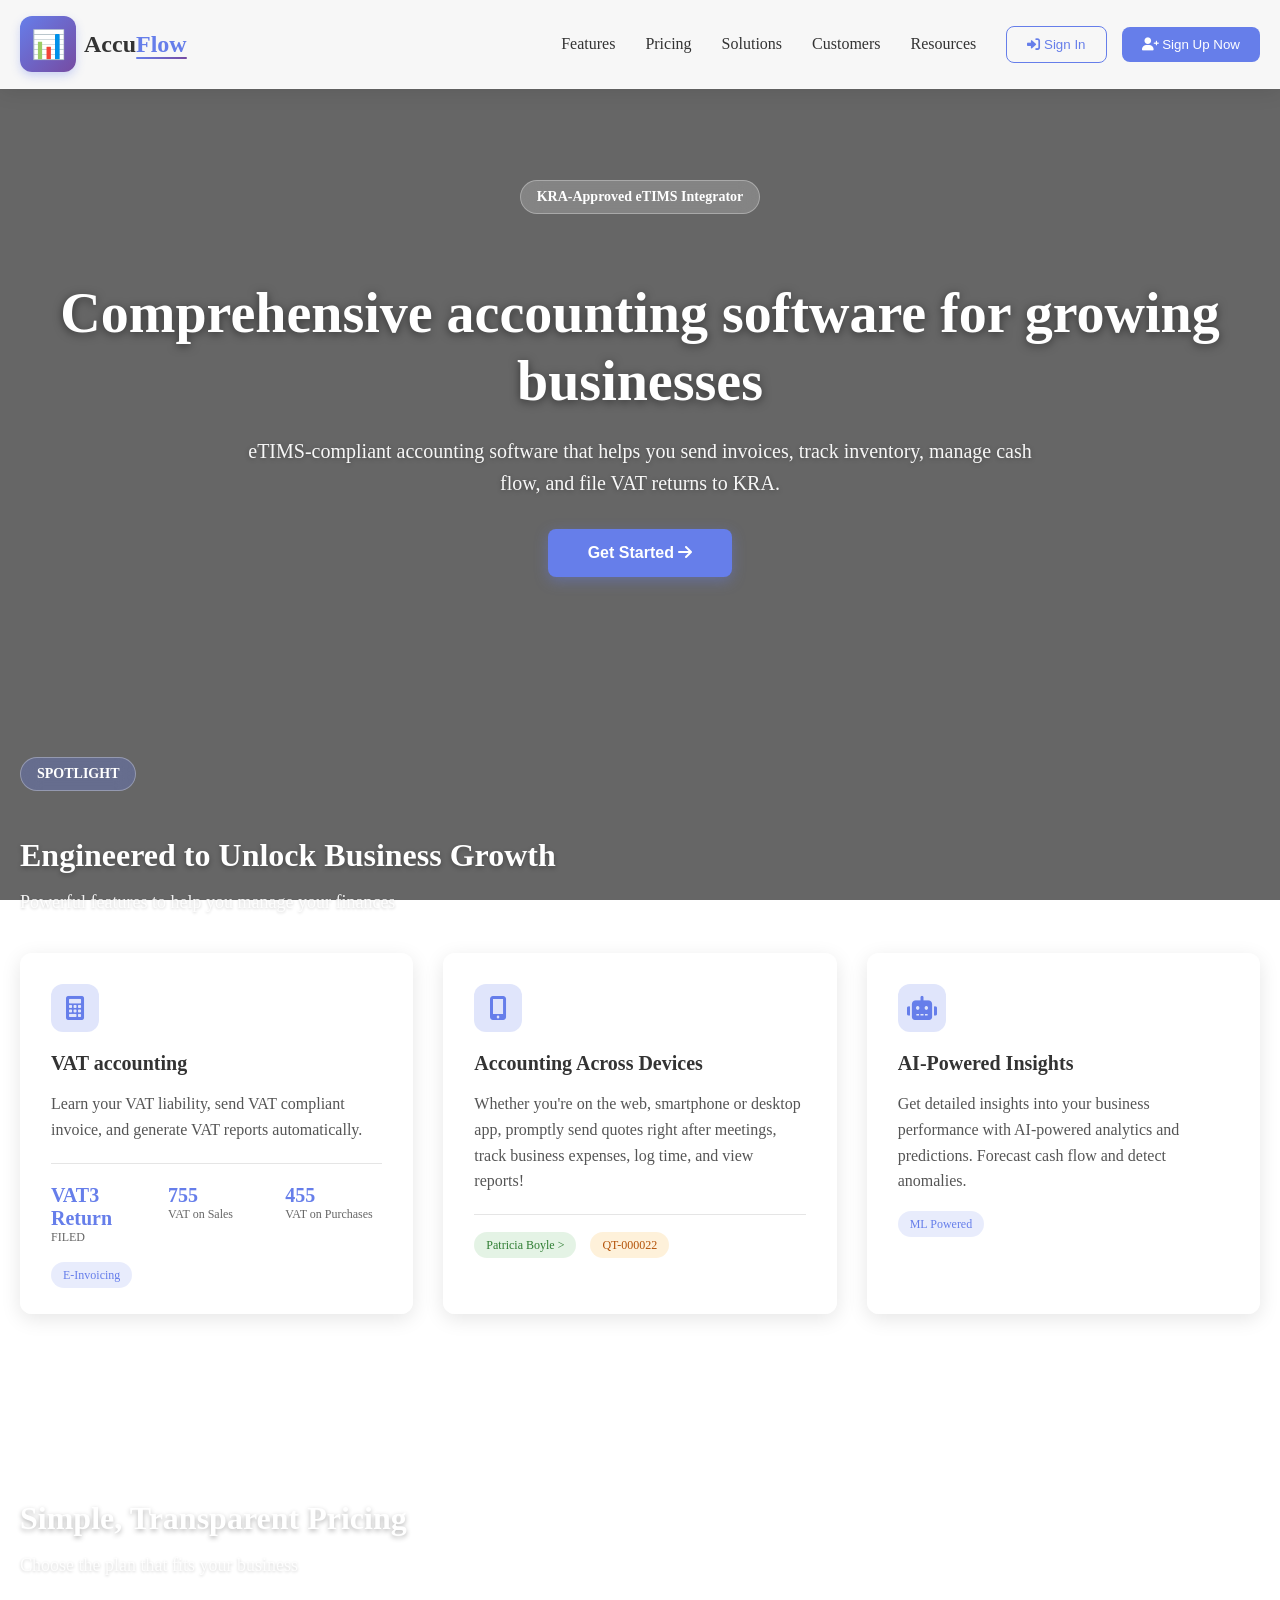
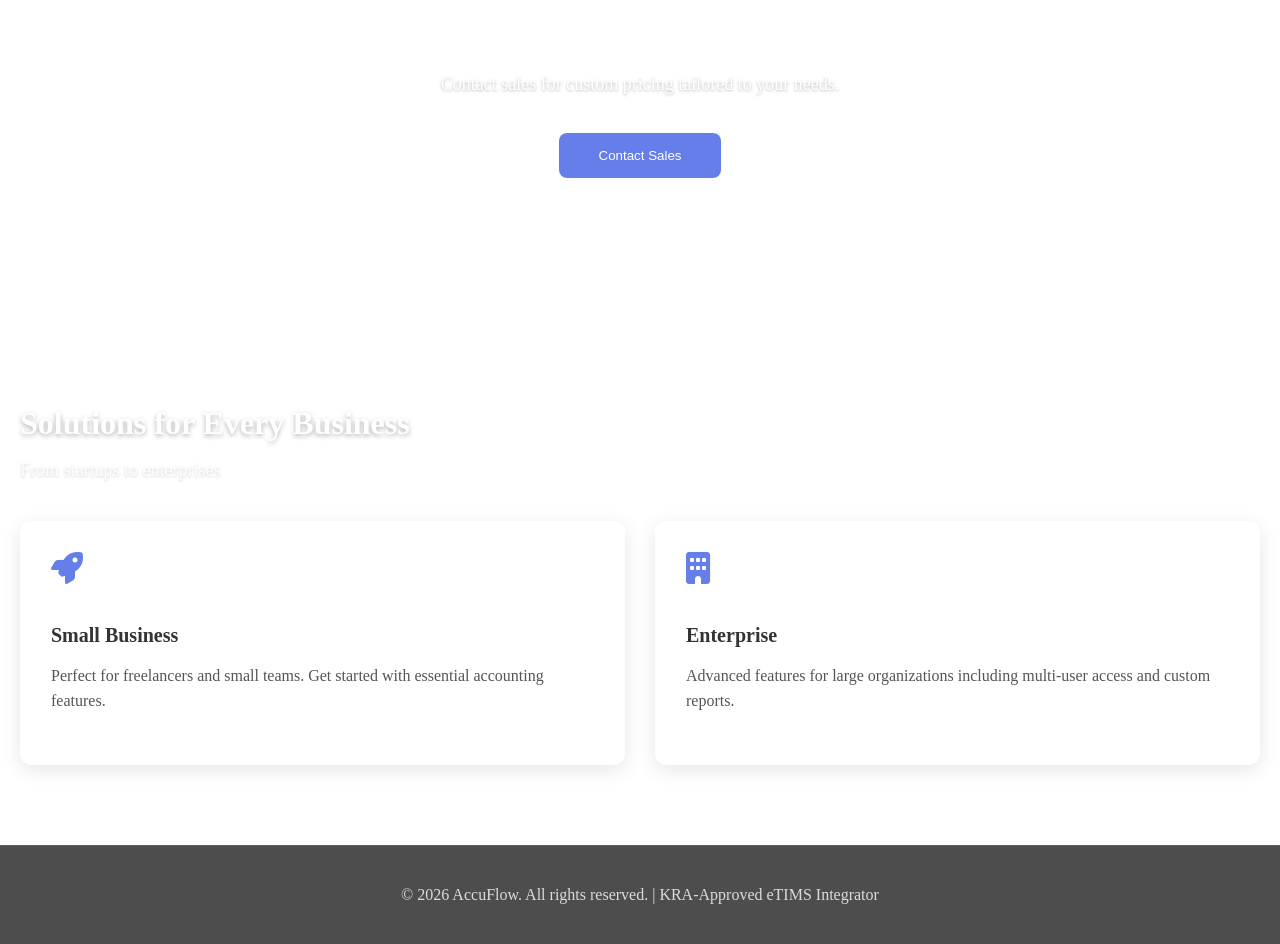
==== commit 87419e0e: "inex.html update" ====
--- a/index.html
+++ b/index.html
@@ -72,12 +72,60 @@
             box-sizing: border-box;
         }
         
+        /* New Logo Styles */
         .logo {
+            display: flex;
+            align-items: center;
+            gap: 8px;
             font-size: 24px;
             font-weight: 700;
+            cursor: pointer;
+        }
+        
+        .logo-icon {
+            font-size: 28px;
+            background: linear-gradient(135deg, #667eea, #764ba2);
+            padding: 8px;
+            border-radius: 12px;
+            color: white;
+            box-shadow: 0 4px 10px rgba(102, 126, 234, 0.3);
+            display: inline-flex;
+            align-items: center;
+            justify-content: center;
+            width: 40px;
+            height: 40px;
+            transition: all 0.3s ease;
+        }
+        
+        .logo-text {
+            color: #333;
+        }
+        
+        .logo-highlight {
             color: #667eea;
-            cursor: pointer;
-            text-shadow: 0 2px 4px rgba(0,0,0,0.1);
+            font-weight: 800;
+            position: relative;
+        }
+        
+        .logo-highlight::after {
+            content: '';
+            position: absolute;
+            bottom: -2px;
+            left: 0;
+            width: 100%;
+            height: 2px;
+            background: linear-gradient(90deg, #667eea, #764ba2);
+            border-radius: 2px;
+        }
+        
+        .logo:hover .logo-icon {
+            transform: scale(1.05);
+            box-shadow: 0 6px 15px rgba(102, 126, 234, 0.4);
+        }
+        
+        .logo:hover .logo-highlight {
+            color: #764ba2;
+            transition: color 0.3s ease;
         }
         
         .nav-links {
@@ -315,7 +363,7 @@
             scroll-margin-top: 80px;
         }
         
-        /* Footer - edge to edge with transparency - UPDATED YEAR TO 2026 */
+        /* Footer - edge to edge with transparency */
         .footer {
             background: rgba(33, 33, 33, 0.8);
             backdrop-filter: blur(5px);
@@ -415,10 +463,15 @@
 </head>
 <body>
     <div class="landing-page">
-        <!-- Navigation with working links -->
+        <!-- Navigation with new logo -->
         <nav class="navbar">
             <div class="nav-container">
-                <div class="logo" onclick="window.location.href='index.html'">AccuFlow</div>
+                <!-- New Logo -->
+                <div class="logo" onclick="window.location.href='index.html'">
+                    <span class="logo-icon">📊</span>
+                    <span class="logo-text">Accu<span class="logo-highlight">Flow</span></span>
+                </div>
+                
                 <div class="nav-links">
                     <a href="#features">Features</a>
                     <a href="#pricing">Pricing</a>
@@ -441,7 +494,7 @@
         <section class="hero">
             <div class="hero-content">
                 <span class="hero-badge">KRA-Approved eTIMS Integrator</span>
-                <h1>Comprehensive Accounting Solutions for Growing Businesses</h1>
+                <h1>Comprehensive accounting software for growing businesses</h1>
                 <p>eTIMS-compliant accounting software that helps you send invoices, track inventory, manage cash flow, and file VAT returns to KRA.</p>
                 <button class="cta-button" onclick="window.location.href='pages/register.html'">
                     Get Started <i class="fas fa-arrow-right"></i>
@@ -543,7 +596,7 @@
             </div>
         </section>
 
-        <!-- Footer - UPDATED YEAR TO 2026 -->
+        <!-- Footer -->
         <footer class="footer">
             <p>&copy; 2026 AccuFlow. All rights reserved. | KRA-Approved eTIMS Integrator</p>
         </footer>
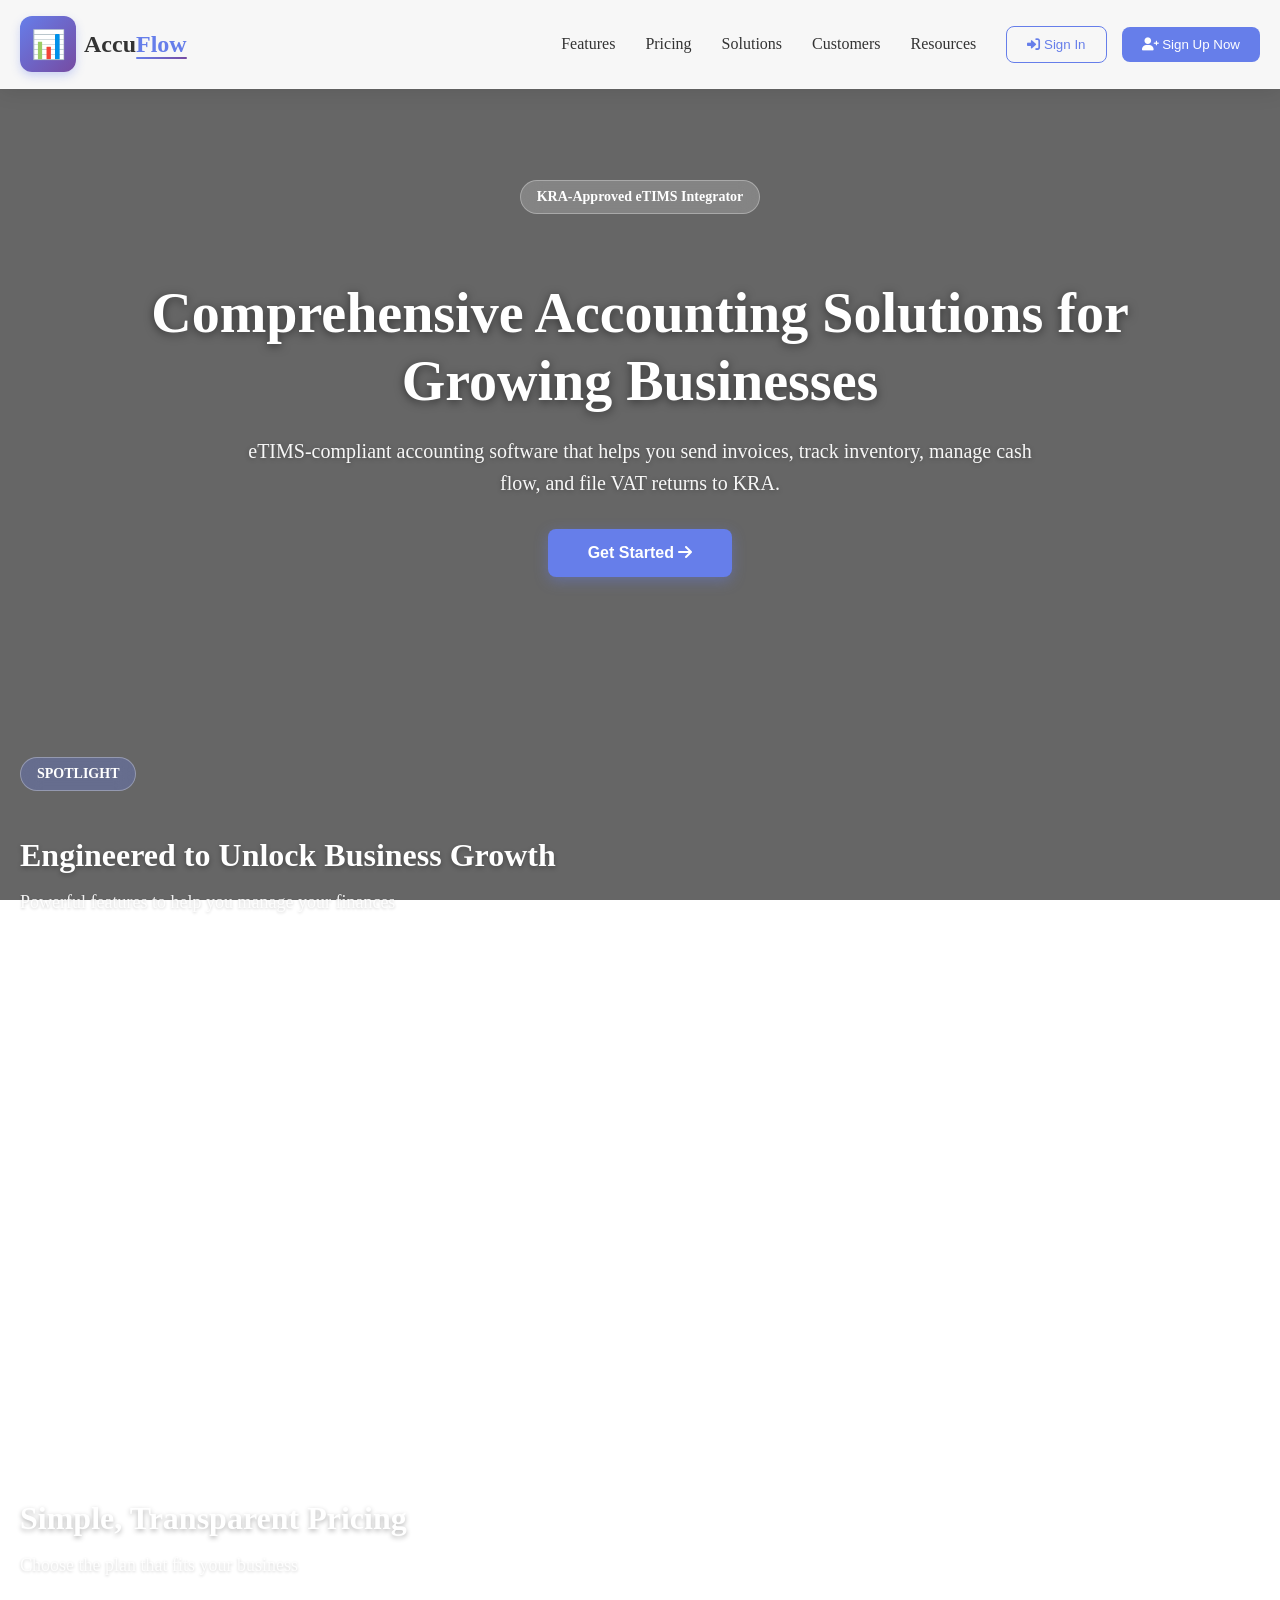
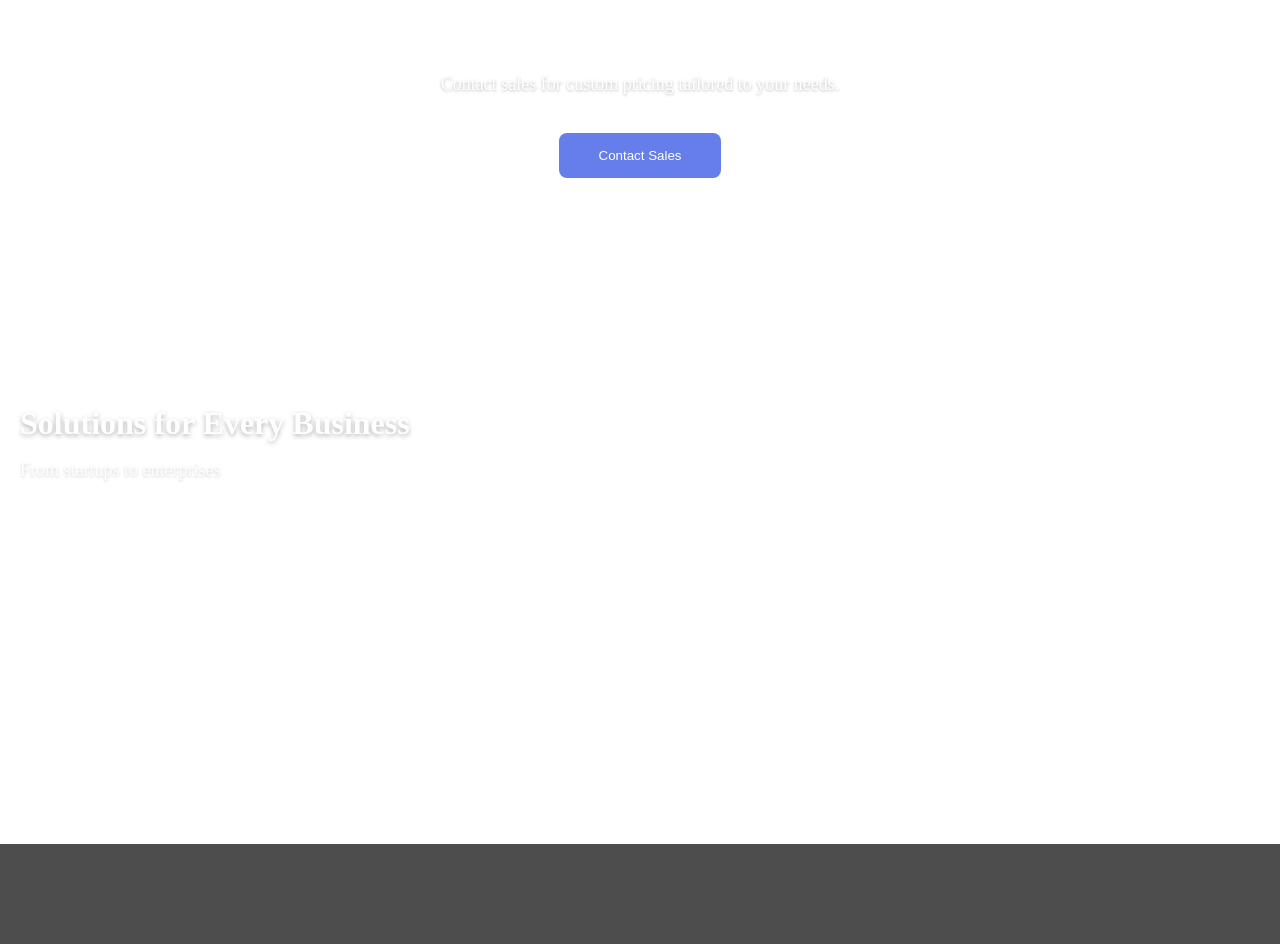
==== commit ef5941d1: "inex.html update" ====
--- a/index.html
+++ b/index.html
@@ -494,7 +494,7 @@
         <section class="hero">
             <div class="hero-content">
                 <span class="hero-badge">KRA-Approved eTIMS Integrator</span>
-                <h1>Comprehensive accounting software for growing businesses</h1>
+                <h1>Comprehensive Accounting Solutions for Growing Businesses</h1>
                 <p>eTIMS-compliant accounting software that helps you send invoices, track inventory, manage cash flow, and file VAT returns to KRA.</p>
                 <button class="cta-button" onclick="window.location.href='pages/register.html'">
                     Get Started <i class="fas fa-arrow-right"></i>
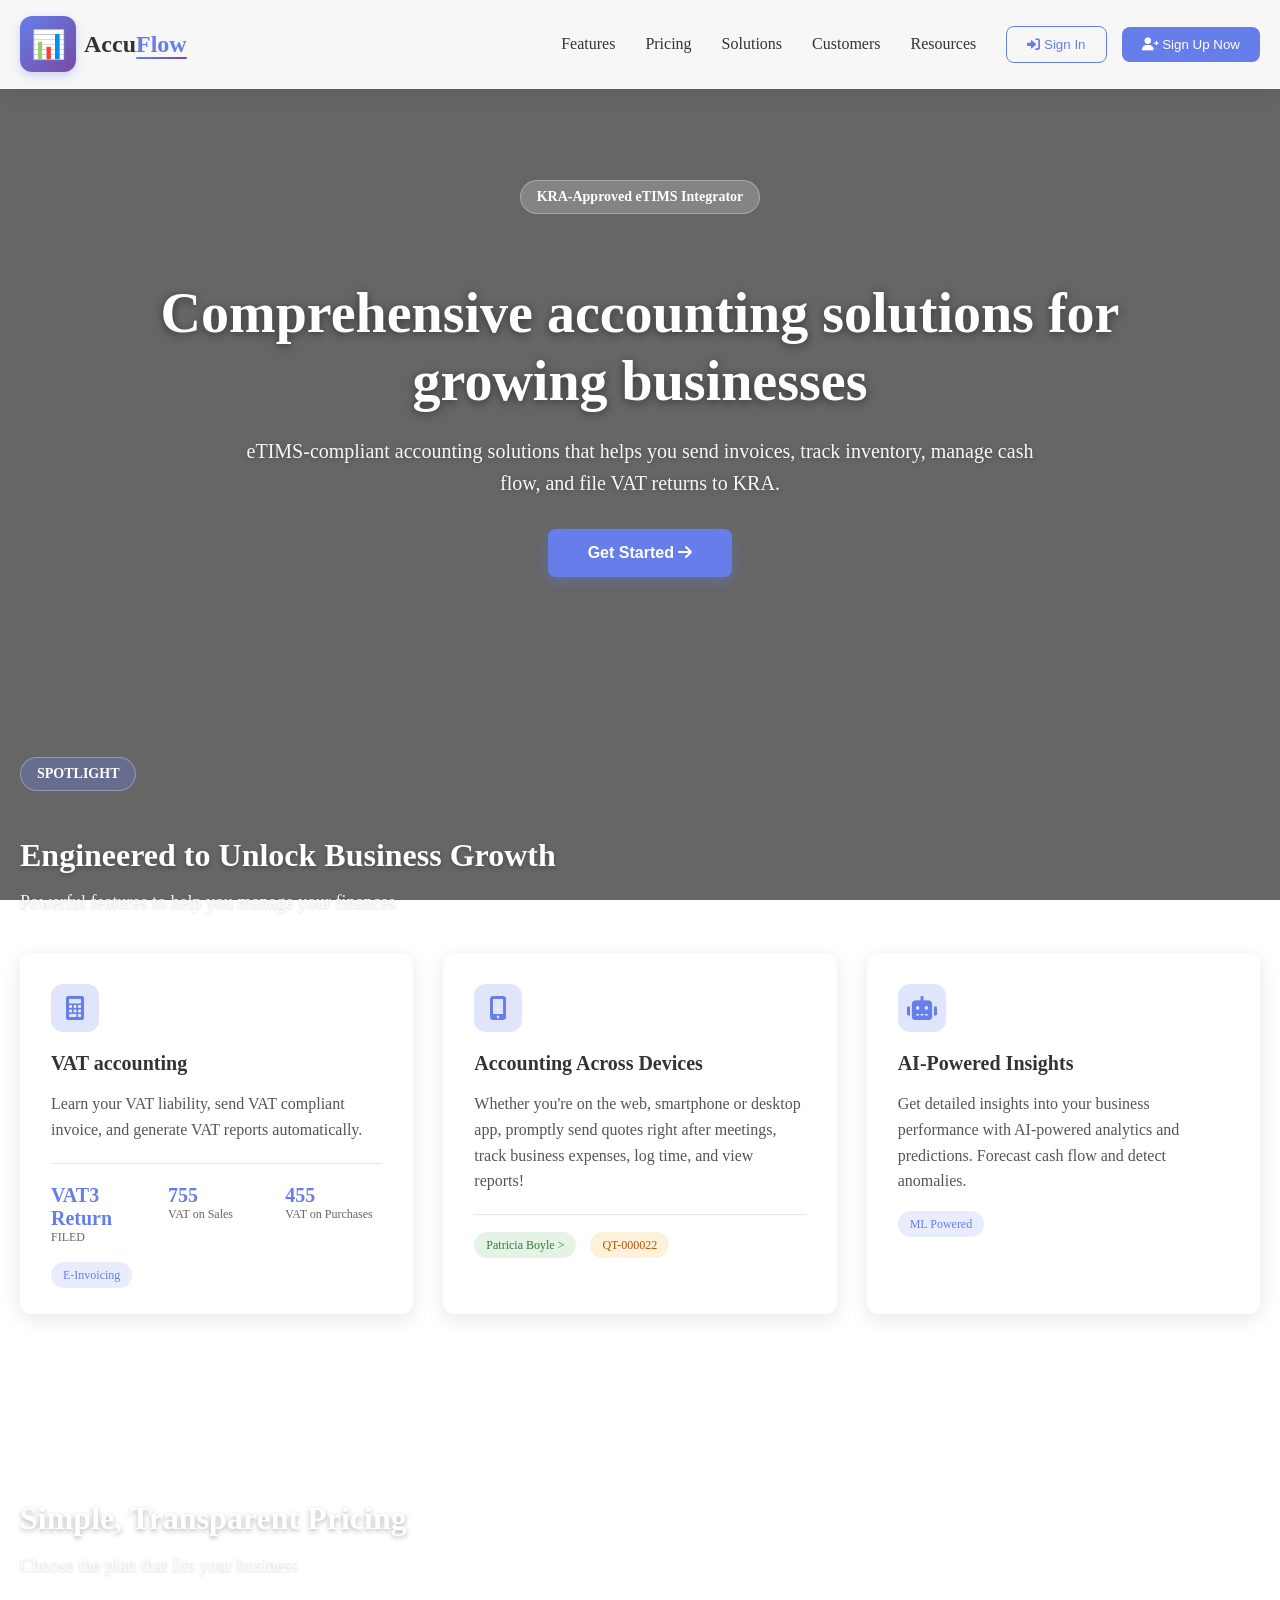
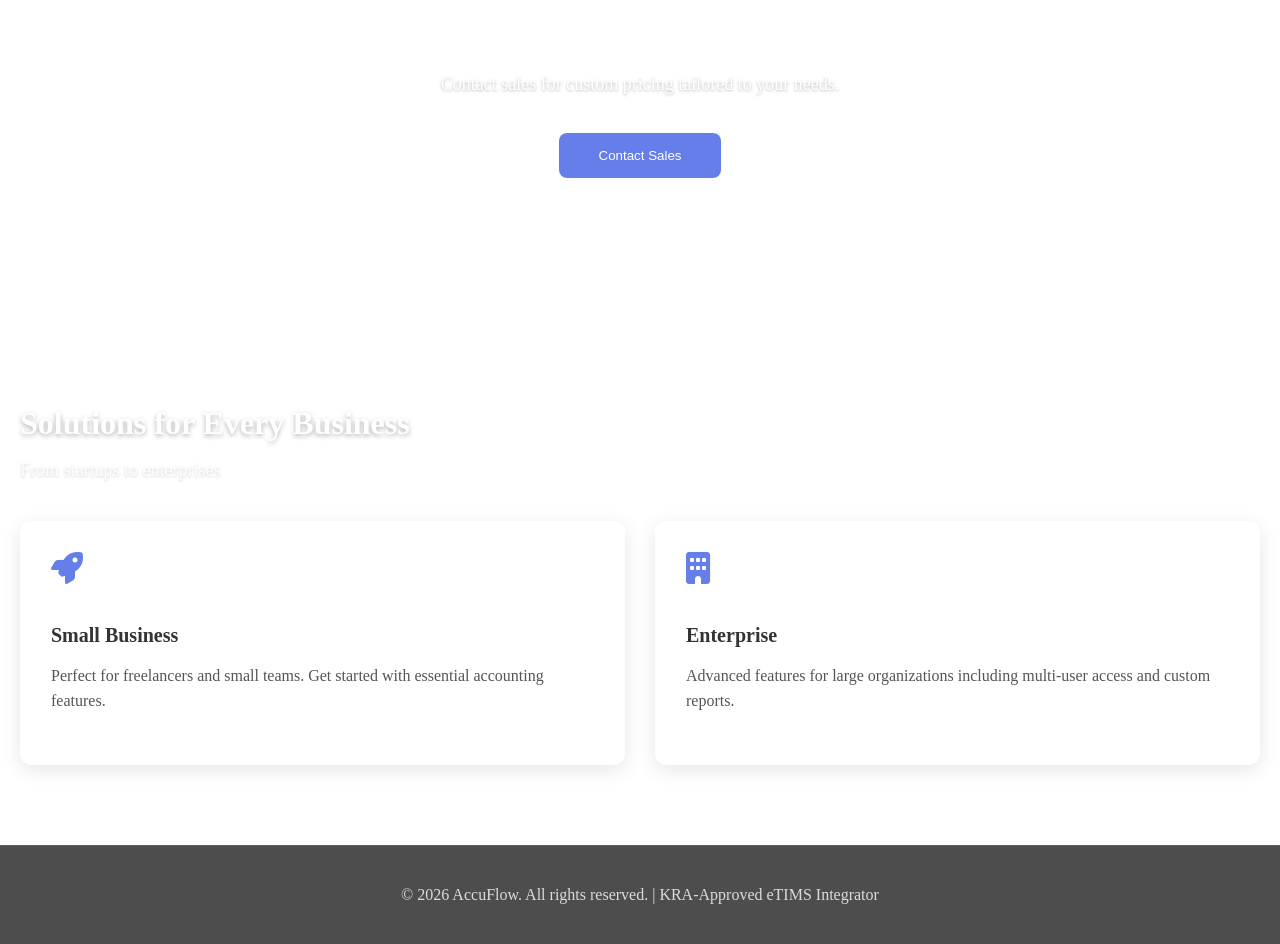
==== commit 9471154d: "directory update" ====
--- a/index.html
+++ b/index.html
@@ -3,7 +3,7 @@
 <head>
     <meta charset="UTF-8">
     <meta name="viewport" content="width=device-width, initial-scale=1.0">
-    <title>AccuFlow - Accounting Software for Growing Businesses</title>
+    <title>AccuFlow - Accounting Solutions for Growing Businesses</title>
     <link rel="stylesheet" href="assets/css/style.css">
     <link href="https://fonts.googleapis.com/css2?family=Inter:wght@400;500;600;700&display=swap" rel="stylesheet">
     <link rel="stylesheet" href="https://cdnjs.cloudflare.com/ajax/libs/font-awesome/6.0.0/css/all.min.css">
@@ -463,11 +463,11 @@
 </head>
 <body>
     <div class="landing-page">
-        <!-- Navigation with new logo -->
+        <!-- Navigation with new logo and correct paths -->
         <nav class="navbar">
             <div class="nav-container">
                 <!-- New Logo -->
-                <div class="logo" onclick="window.location.href='index.html'">
+                <div class="logo" onclick="window.location.href='/Accounting-SW/index.html'">
                     <span class="logo-icon">📊</span>
                     <span class="logo-text">Accu<span class="logo-highlight">Flow</span></span>
                 </div>
@@ -479,10 +479,12 @@
                     <a href="#customers">Customers</a>
                     <a href="#resources">Resources</a>
                     <div class="nav-buttons">
-                        <button class="btn-outline" onclick="window.location.href='pages/login.html'">
+                        <!-- Sign In button with correct path -->
+                        <button class="btn-outline" onclick="window.location.href='/Accounting-SW/pages/login.html'">
                             <i class="fas fa-sign-in-alt"></i> Sign In
                         </button>
-                        <button class="btn-primary" onclick="window.location.href='pages/register.html'">
+                        <!-- Sign Up button with correct path -->
+                        <button class="btn-primary" onclick="window.location.href='/Accounting-SW/pages/register.html'">
                             <i class="fas fa-user-plus"></i> Sign Up Now
                         </button>
                     </div>
@@ -490,19 +492,19 @@
             </div>
         </nav>
 
-        <!-- Hero Section - Background stretches edge-to-edge -->
+        <!-- Hero Section -->
         <section class="hero">
             <div class="hero-content">
                 <span class="hero-badge">KRA-Approved eTIMS Integrator</span>
-                <h1>Comprehensive Accounting Solutions for Growing Businesses</h1>
-                <p>eTIMS-compliant accounting software that helps you send invoices, track inventory, manage cash flow, and file VAT returns to KRA.</p>
-                <button class="cta-button" onclick="window.location.href='pages/register.html'">
+                <h1>Comprehensive accounting solutions for growing businesses</h1>
+                <p>eTIMS-compliant accounting solutions that helps you send invoices, track inventory, manage cash flow, and file VAT returns to KRA.</p>
+                <button class="cta-button" onclick="window.location.href='/Accounting-SW/pages/register.html'">
                     Get Started <i class="fas fa-arrow-right"></i>
                 </button>
             </div>
         </section>
 
-        <!-- Spotlight Section - Now with transparent background -->
+        <!-- Spotlight Section -->
         <section id="features" class="features">
             <div class="features-container">
                 <span class="hero-badge" style="background: rgba(102, 126, 234, 0.3); color: white; border: 1px solid rgba(255,255,255,0.3);">SPOTLIGHT</span>
@@ -562,21 +564,21 @@
             </div>
         </section>
 
-        <!-- Pricing Section - Now with transparent background -->
+        <!-- Pricing Section -->
         <section id="pricing" class="features">
             <div class="features-container">
                 <h2 class="section-title">Simple, Transparent Pricing</h2>
                 <p class="section-subtitle">Choose the plan that fits your business</p>
                 <div style="text-align: center; padding: 40px;">
                     <p style="font-size: 18px; color: white; text-shadow: 0 1px 3px rgba(0,0,0,0.3);">Contact sales for custom pricing tailored to your needs.</p>
-                    <button class="btn-primary" style="margin-top: 20px; padding: 15px 40px;" onclick="window.location.href='pages/contact.html'">
+                    <button class="btn-primary" style="margin-top: 20px; padding: 15px 40px;" onclick="window.location.href='/Accounting-SW/pages/contact.html'">
                         Contact Sales
                     </button>
                 </div>
             </div>
         </section>
 
-        <!-- Solutions Section - Now with transparent background -->
+        <!-- Solutions Section -->
         <section id="solutions" class="features">
             <div class="features-container">
                 <h2 class="section-title">Solutions for Every Business</h2>
@@ -619,11 +621,35 @@
 
         // Make logo clickable
         document.querySelector('.logo').addEventListener('click', function() {
-            window.scrollTo({
-                top: 0,
-                behavior: 'smooth'
-            });
+            window.location.href = '/Accounting-SW/index.html';
         });
+
+        // Debug function to check if files exist
+        async function checkFileExists(url) {
+            try {
+                const response = await fetch(url, { method: 'HEAD' });
+                console.log(`${url}: ${response.ok ? '✅ Found' : '❌ Not Found'}`);
+                return response.ok;
+            } catch (error) {
+                console.log(`${url}: ❌ Error checking`);
+                return false;
+            }
+        }
+
+        // Check if login page exists (run in console)
+        window.checkPaths = function() {
+            console.log('Checking file paths:');
+            checkFileExists('/Accounting-SW/pages/login.html');
+            checkFileExists('/Accounting-SW/pages/register.html');
+            checkFileExists('/Accounting-SW/api/login.php');
+            checkFileExists('/Accounting-SW/api/register.php');
+        };
+
+        // Run check automatically on page load
+        setTimeout(() => {
+            console.log('🔍 Running path check...');
+            window.checkPaths();
+        }, 1000);
     </script>
 </body>
 </html>
